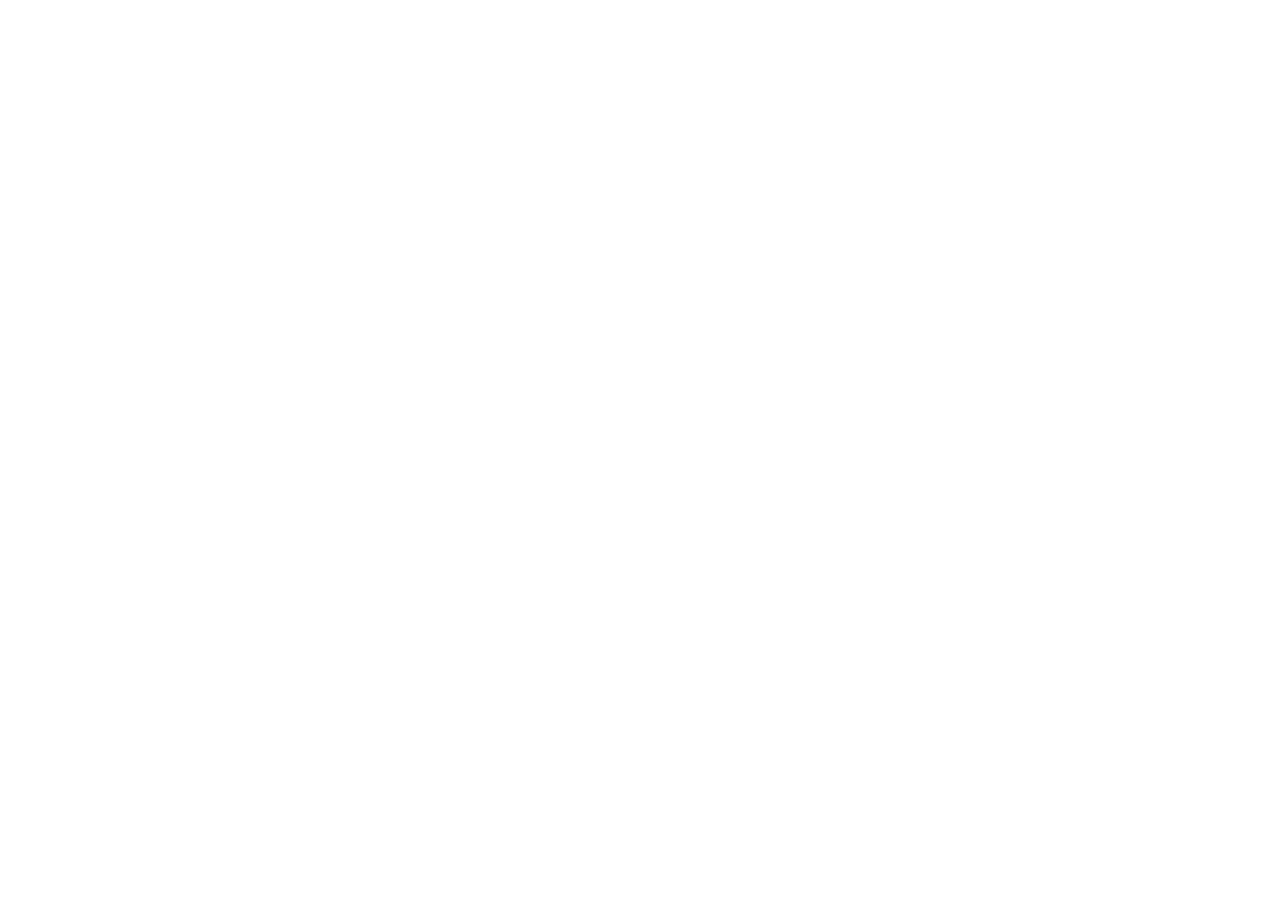
==== index.html @ 020b6282 "init project" ====
<!DOCTYPE html>
<html lang="en">

<head>
    <meta charset="UTF-8">
    <meta http-equiv="X-UA-Compatible" content="IE=edge">
    <meta name="viewport" content="width=device-width, initial-scale=1.0">
    <title>Document</title>
</head>

<body>

</body>

</html>
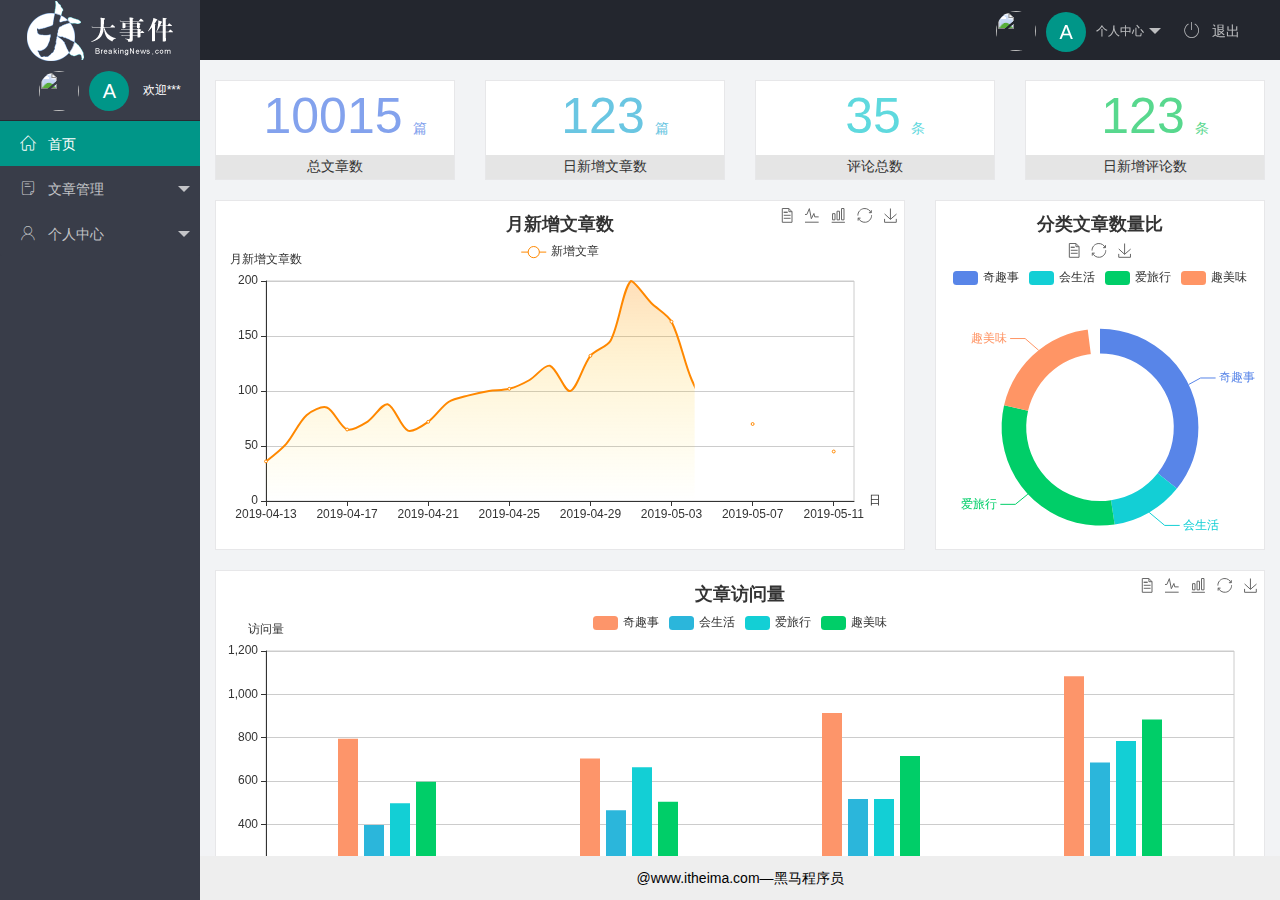
==== commit cfc0df6f: "完成主页功能的开发" ====
--- a/index.html
+++ b/index.html
@@ -6,9 +6,111 @@
     <meta http-equiv="X-UA-Compatible" content="IE=edge">
     <meta name="viewport" content="width=device-width, initial-scale=1.0">
     <title>Document</title>
+    <!-- 导入layui.css样式 -->
+    <link rel="stylesheet" href="/assets/lib/layui/css/layui.css">
+    <!-- 导入自己的index.css样式 -->
+    <link rel="stylesheet" href="/assets/css/index.css">
+    <!-- 引入图标样式表 -->
+    <link rel="stylesheet" href="/assets/fonts/iconfont.css">
 </head>
 
 <body>
+    <div class="layui-layout layui-layout-admin">
+        <div class="layui-header">
+            <div class="layui-logo layui-hide-xs layui-bg-black"><img src="/assets/images/logo.png" alt=""></div>
+            <!-- 头部区域（可配合layui 已有的水平导航） -->
+
+            <ul class="layui-nav layui-layout-right">
+                <li class="layui-nav-item layui-hide layui-show-md-inline-block">
+                    <a href="javascript:;" class="userinfo">
+                        <img src="//tva1.sinaimg.cn/crop.0.0.118.118.180/5db11ff4gw1e77d3nqrv8j203b03cweg.jpg" class="layui-nav-img"><span class="text-avater">A</span>个人中心 </a>
+                    <dl class="layui-nav-child">
+                        <dd>
+                            <a href="">基本资料</a>
+                        </dd>
+                        <dd>
+                            <a href="">更换头像</a>
+                        </dd>
+                        <dd>
+                            <a href="">重置密码</a>
+                        </dd>
+                    </dl>
+                </li>
+                <li class="layui-nav-item" lay-header-event="menuRight" lay-unselect>
+                    <a href="javascript:;" id="btn-logout">
+
+                        <span class="iconfont icon-tuichu"></span> 退出
+                    </a>
+                </li>
+            </ul>
+        </div>
+
+        <div class="layui-side layui-bg-black">
+            <div class="layui-side-scroll">
+
+                <div class="userinfo">
+                    <img src="//tva1.sinaimg.cn/crop.0.0.118.118.180/5db11ff4gw1e77d3nqrv8j203b03cweg.jpg" class="layui-nav-img"><span class="text-avater">A</span> <span id="welcome">欢迎***</span></div>
+                <!-- 左侧导航区域（可配合layui已有的垂直导航） -->
+                <ul class="layui-nav layui-nav-tree" lay-shrink="all">
+                    <li class=" layui-nav-item  layui-this">
+                        <a href="/home/dashboard.html" target="fm">
+                            <span class="iconfont icon-home"></span> 首页
+                        </a>
+                    </li>
+                    <li class="layui-nav-item ">
+                        <a class=" " href="javascript:; "> <span class="iconfont icon-16"></span> 文章管理</a>
+                        <dl class="layui-nav-child ">
+                            <dd>
+                                <a href="javascript:; ">
+                                    <i class="layui-icon layui-icon-app"></i>文章类别</a>
+                            </dd>
+                            <dd>
+                                <a href="javascript:; "><i class="layui-icon layui-icon-app"></i>文章列表</a>
+                            </dd>
+                            <dd><a href="javascript:; "><i class="layui-icon layui-icon-app"></i>发表文章</a></dd>
+
+                        </dl>
+                    </li>
+                    <li class="layui-nav-item ">
+                        <a href="javascript:; ">
+                            <span class="iconfont icon-user"></span> 个人中心</a>
+                        <dl class="layui-nav-child ">
+                            <dd>
+                                <a href="javascript:; "><i class="layui-icon layui-icon-app"></i>基本资料</a>
+                            </dd>
+                            <dd>
+                                <a href="javascript:; "><i class="layui-icon layui-icon-app"></i>更换头像</a>
+                            </dd>
+                            <dd>
+                                <a href="javascript:; "><i class="layui-icon layui-icon-app"></i>重置密码</a>
+                            </dd>
+                        </dl>
+                    </li>
+
+
+                </ul>
+            </div>
+        </div>
+
+        <div class="layui-body ">
+            <!-- 内容主体区域 -->
+            <iframe name="fm" src="/home/dashboard.html" frameborder="0"></iframe>
+        </div>
+
+        <div class="layui-footer ">
+            <!-- 底部固定区域 -->
+            @www.itheima.com—黑马程序员
+        </div>
+    </div>
+
+    <!-- 导入layui的js文件 -->
+    <script src="/assets/lib/layui/layui.all.js "></script>
+    <!-- 导入jquery -->
+    <script src="/assets/lib/jquery.js"></script>
+    <!-- 导入自己封装baseapi  -->
+    <script src="/assets/js/baseAPI.js"></script>
+    <!-- 导入index.js -->
+    <script src="/assets/js/index.js"></script>
 
 </body>
 
--- a/assets/lib/layui/css/layui.css
+++ b/assets/lib/layui/css/layui.css
@@ -0,0 +1,2 @@
+/** layui-v2.5.5 MIT License By https://www.layui.com */
+ .layui-inline,img{display:inline-block;vertical-align:middle}h1,h2,h3,h4,h5,h6{font-weight:400}.layui-edge,.layui-header,.layui-inline,.layui-main{position:relative}.layui-body,.layui-edge,.layui-elip{overflow:hidden}.layui-btn,.layui-edge,.layui-inline,img{vertical-align:middle}.layui-btn,.layui-disabled,.layui-icon,.layui-unselect{-moz-user-select:none;-webkit-user-select:none;-ms-user-select:none}.layui-elip,.layui-form-checkbox span,.layui-form-pane .layui-form-label{text-overflow:ellipsis;white-space:nowrap}.layui-breadcrumb,.layui-tree-btnGroup{visibility:hidden}blockquote,body,button,dd,div,dl,dt,form,h1,h2,h3,h4,h5,h6,input,li,ol,p,pre,td,textarea,th,ul{margin:0;padding:0;-webkit-tap-highlight-color:rgba(0,0,0,0)}a:active,a:hover{outline:0}img{border:none}li{list-style:none}table{border-collapse:collapse;border-spacing:0}h4,h5,h6{font-size:100%}button,input,optgroup,option,select,textarea{font-family:inherit;font-size:inherit;font-style:inherit;font-weight:inherit;outline:0}pre{white-space:pre-wrap;white-space:-moz-pre-wrap;white-space:-pre-wrap;white-space:-o-pre-wrap;word-wrap:break-word}body{line-height:24px;font:14px Helvetica Neue,Helvetica,PingFang SC,Tahoma,Arial,sans-serif}hr{height:1px;margin:10px 0;border:0;clear:both}a{color:#333;text-decoration:none}a:hover{color:#777}a cite{font-style:normal;*cursor:pointer}.layui-border-box,.layui-border-box *{box-sizing:border-box}.layui-box,.layui-box *{box-sizing:content-box}.layui-clear{clear:both;*zoom:1}.layui-clear:after{content:'\20';clear:both;*zoom:1;display:block;height:0}.layui-inline{*display:inline;*zoom:1}.layui-edge{display:inline-block;width:0;height:0;border-width:6px;border-style:dashed;border-color:transparent}.layui-edge-top{top:-4px;border-bottom-color:#999;border-bottom-style:solid}.layui-edge-right{border-left-color:#999;border-left-style:solid}.layui-edge-bottom{top:2px;border-top-color:#999;border-top-style:solid}.layui-edge-left{border-right-color:#999;border-right-style:solid}.layui-disabled,.layui-disabled:hover{color:#d2d2d2!important;cursor:not-allowed!important}.layui-circle{border-radius:100%}.layui-show{display:block!important}.layui-hide{display:none!important}@font-face{font-family:layui-icon;src:url(../font/iconfont.eot?v=250);src:url(../font/iconfont.eot?v=250#iefix) format('embedded-opentype'),url(../font/iconfont.woff2?v=250) format('woff2'),url(../font/iconfont.woff?v=250) format('woff'),url(../font/iconfont.ttf?v=250) format('truetype'),url(../font/iconfont.svg?v=250#layui-icon) format('svg')}.layui-icon{font-family:layui-icon!important;font-size:16px;font-style:normal;-webkit-font-smoothing:antialiased;-moz-osx-font-smoothing:grayscale}.layui-icon-reply-fill:before{content:"\e611"}.layui-icon-set-fill:before{content:"\e614"}.layui-icon-menu-fill:before{content:"\e60f"}.layui-icon-search:before{content:"\e615"}.layui-icon-share:before{content:"\e641"}.layui-icon-set-sm:before{content:"\e620"}.layui-icon-engine:before{content:"\e628"}.layui-icon-close:before{content:"\1006"}.layui-icon-close-fill:before{content:"\1007"}.layui-icon-chart-screen:before{content:"\e629"}.layui-icon-star:before{content:"\e600"}.layui-icon-circle-dot:before{content:"\e617"}.layui-icon-chat:before{content:"\e606"}.layui-icon-release:before{content:"\e609"}.layui-icon-list:before{content:"\e60a"}.layui-icon-chart:before{content:"\e62c"}.layui-icon-ok-circle:before{content:"\1005"}.layui-icon-layim-theme:before{content:"\e61b"}.layui-icon-table:before{content:"\e62d"}.layui-icon-right:before{content:"\e602"}.layui-icon-left:before{content:"\e603"}.layui-icon-cart-simple:before{content:"\e698"}.layui-icon-face-cry:before{content:"\e69c"}.layui-icon-face-smile:before{content:"\e6af"}.layui-icon-survey:before{content:"\e6b2"}.layui-icon-tree:before{content:"\e62e"}.layui-icon-upload-circle:before{content:"\e62f"}.layui-icon-add-circle:before{content:"\e61f"}.layui-icon-download-circle:before{content:"\e601"}.layui-icon-templeate-1:before{content:"\e630"}.layui-icon-util:before{content:"\e631"}.layui-icon-face-surprised:before{content:"\e664"}.layui-icon-edit:before{content:"\e642"}.layui-icon-speaker:before{content:"\e645"}.layui-icon-down:before{content:"\e61a"}.layui-icon-file:before{content:"\e621"}.layui-icon-layouts:before{content:"\e632"}.layui-icon-rate-half:before{content:"\e6c9"}.layui-icon-add-circle-fine:before{content:"\e608"}.layui-icon-prev-circle:before{content:"\e633"}.layui-icon-read:before{content:"\e705"}.layui-icon-404:before{content:"\e61c"}.layui-icon-carousel:before{content:"\e634"}.layui-icon-help:before{content:"\e607"}.layui-icon-code-circle:before{content:"\e635"}.layui-icon-water:before{content:"\e636"}.layui-icon-username:before{content:"\e66f"}.layui-icon-find-fill:before{content:"\e670"}.layui-icon-about:before{content:"\e60b"}.layui-icon-location:before{content:"\e715"}.layui-icon-up:before{content:"\e619"}.layui-icon-pause:before{content:"\e651"}.layui-icon-date:before{content:"\e637"}.layui-icon-layim-uploadfile:before{content:"\e61d"}.layui-icon-delete:before{content:"\e640"}.layui-icon-play:before{content:"\e652"}.layui-icon-top:before{content:"\e604"}.layui-icon-friends:before{content:"\e612"}.layui-icon-refresh-3:before{content:"\e9aa"}.layui-icon-ok:before{content:"\e605"}.layui-icon-layer:before{content:"\e638"}.layui-icon-face-smile-fine:before{content:"\e60c"}.layui-icon-dollar:before{content:"\e659"}.layui-icon-group:before{content:"\e613"}.layui-icon-layim-download:before{content:"\e61e"}.layui-icon-picture-fine:before{content:"\e60d"}.layui-icon-link:before{content:"\e64c"}.layui-icon-diamond:before{content:"\e735"}.layui-icon-log:before{content:"\e60e"}.layui-icon-rate-solid:before{content:"\e67a"}.layui-icon-fonts-del:before{content:"\e64f"}.layui-icon-unlink:before{content:"\e64d"}.layui-icon-fonts-clear:before{content:"\e639"}.layui-icon-triangle-r:before{content:"\e623"}.layui-icon-circle:before{content:"\e63f"}.layui-icon-radio:before{content:"\e643"}.layui-icon-align-center:before{content:"\e647"}.layui-icon-align-right:before{content:"\e648"}.layui-icon-align-left:before{content:"\e649"}.layui-icon-loading-1:before{content:"\e63e"}.layui-icon-return:before{content:"\e65c"}.layui-icon-fonts-strong:before{content:"\e62b"}.layui-icon-upload:before{content:"\e67c"}.layui-icon-dialogue:before{content:"\e63a"}.layui-icon-video:before{content:"\e6ed"}.layui-icon-headset:before{content:"\e6fc"}.layui-icon-cellphone-fine:before{content:"\e63b"}.layui-icon-add-1:before{content:"\e654"}.layui-icon-face-smile-b:before{content:"\e650"}.layui-icon-fonts-html:before{content:"\e64b"}.layui-icon-form:before{content:"\e63c"}.layui-icon-cart:before{content:"\e657"}.layui-icon-camera-fill:before{content:"\e65d"}.layui-icon-tabs:before{content:"\e62a"}.layui-icon-fonts-code:before{content:"\e64e"}.layui-icon-fire:before{content:"\e756"}.layui-icon-set:before{content:"\e716"}.layui-icon-fonts-u:before{content:"\e646"}.layui-icon-triangle-d:before{content:"\e625"}.layui-icon-tips:before{content:"\e702"}.layui-icon-picture:before{content:"\e64a"}.layui-icon-more-vertical:before{content:"\e671"}.layui-icon-flag:before{content:"\e66c"}.layui-icon-loading:before{content:"\e63d"}.layui-icon-fonts-i:before{content:"\e644"}.layui-icon-refresh-1:before{content:"\e666"}.layui-icon-rmb:before{content:"\e65e"}.layui-icon-home:before{content:"\e68e"}.layui-icon-user:before{content:"\e770"}.layui-icon-notice:before{content:"\e667"}.layui-icon-login-weibo:before{content:"\e675"}.layui-icon-voice:before{content:"\e688"}.layui-icon-upload-drag:before{content:"\e681"}.layui-icon-login-qq:before{content:"\e676"}.layui-icon-snowflake:before{content:"\e6b1"}.layui-icon-file-b:before{content:"\e655"}.layui-icon-template:before{content:"\e663"}.layui-icon-auz:before{content:"\e672"}.layui-icon-console:before{content:"\e665"}.layui-icon-app:before{content:"\e653"}.layui-icon-prev:before{content:"\e65a"}.layui-icon-website:before{content:"\e7ae"}.layui-icon-next:before{content:"\e65b"}.layui-icon-component:before{content:"\e857"}.layui-icon-more:before{content:"\e65f"}.layui-icon-login-wechat:before{content:"\e677"}.layui-icon-shrink-right:before{content:"\e668"}.layui-icon-spread-left:before{content:"\e66b"}.layui-icon-camera:before{content:"\e660"}.layui-icon-note:before{content:"\e66e"}.layui-icon-refresh:before{content:"\e669"}.layui-icon-female:before{content:"\e661"}.layui-icon-male:before{content:"\e662"}.layui-icon-password:before{content:"\e673"}.layui-icon-senior:before{content:"\e674"}.layui-icon-theme:before{content:"\e66a"}.layui-icon-tread:before{content:"\e6c5"}.layui-icon-praise:before{content:"\e6c6"}.layui-icon-star-fill:before{content:"\e658"}.layui-icon-rate:before{content:"\e67b"}.layui-icon-template-1:before{content:"\e656"}.layui-icon-vercode:before{content:"\e679"}.layui-icon-cellphone:before{content:"\e678"}.layui-icon-screen-full:before{content:"\e622"}.layui-icon-screen-restore:before{content:"\e758"}.layui-icon-cols:before{content:"\e610"}.layui-icon-export:before{content:"\e67d"}.layui-icon-print:before{content:"\e66d"}.layui-icon-slider:before{content:"\e714"}.layui-icon-addition:before{content:"\e624"}.layui-icon-subtraction:before{content:"\e67e"}.layui-icon-service:before{content:"\e626"}.layui-icon-transfer:before{content:"\e691"}.layui-main{width:1140px;margin:0 auto}.layui-header{z-index:1000;height:60px}.layui-header a:hover{transition:all .5s;-webkit-transition:all .5s}.layui-side{position:fixed;left:0;top:0;bottom:0;z-index:999;width:200px;overflow-x:hidden}.layui-side-scroll{position:relative;width:220px;height:100%;overflow-x:hidden}.layui-body{position:absolute;left:200px;right:0;top:0;bottom:0;z-index:998;width:auto;overflow-y:auto;box-sizing:border-box}.layui-layout-body{overflow:hidden}.layui-layout-admin .layui-header{background-color:#23262E}.layui-layout-admin .layui-side{top:60px;width:200px;overflow-x:hidden}.layui-layout-admin .layui-body{position:fixed;top:60px;bottom:44px}.layui-layout-admin .layui-main{width:auto;margin:0 15px}.layui-layout-admin .layui-footer{position:fixed;left:200px;right:0;bottom:0;height:44px;line-height:44px;padding:0 15px;background-color:#eee}.layui-layout-admin .layui-logo{position:absolute;left:0;top:0;width:200px;height:100%;line-height:60px;text-align:center;color:#009688;font-size:16px}.layui-layout-admin .layui-header .layui-nav{background:0 0}.layui-layout-left{position:absolute!important;left:200px;top:0}.layui-layout-right{position:absolute!important;right:0;top:0}.layui-container{position:relative;margin:0 auto;padding:0 15px;box-sizing:border-box}.layui-fluid{position:relative;margin:0 auto;padding:0 15px}.layui-row:after,.layui-row:before{content:'';display:block;clear:both}.layui-col-lg1,.layui-col-lg10,.layui-col-lg11,.layui-col-lg12,.layui-col-lg2,.layui-col-lg3,.layui-col-lg4,.layui-col-lg5,.layui-col-lg6,.layui-col-lg7,.layui-col-lg8,.layui-col-lg9,.layui-col-md1,.layui-col-md10,.layui-col-md11,.layui-col-md12,.layui-col-md2,.layui-col-md3,.layui-col-md4,.layui-col-md5,.layui-col-md6,.layui-col-md7,.layui-col-md8,.layui-col-md9,.layui-col-sm1,.layui-col-sm10,.layui-col-sm11,.layui-col-sm12,.layui-col-sm2,.layui-col-sm3,.layui-col-sm4,.layui-col-sm5,.layui-col-sm6,.layui-col-sm7,.layui-col-sm8,.layui-col-sm9,.layui-col-xs1,.layui-col-xs10,.layui-col-xs11,.layui-col-xs12,.layui-col-xs2,.layui-col-xs3,.layui-col-xs4,.layui-col-xs5,.layui-col-xs6,.layui-col-xs7,.layui-col-xs8,.layui-col-xs9{position:relative;display:block;box-sizing:border-box}.layui-col-xs1,.layui-col-xs10,.layui-col-xs11,.layui-col-xs12,.layui-col-xs2,.layui-col-xs3,.layui-col-xs4,.layui-col-xs5,.layui-col-xs6,.layui-col-xs7,.layui-col-xs8,.layui-col-xs9{float:left}.layui-col-xs1{width:8.33333333%}.layui-col-xs2{width:16.66666667%}.layui-col-xs3{width:25%}.layui-col-xs4{width:33.33333333%}.layui-col-xs5{width:41.66666667%}.layui-col-xs6{width:50%}.layui-col-xs7{width:58.33333333%}.layui-col-xs8{width:66.66666667%}.layui-col-xs9{width:75%}.layui-col-xs10{width:83.33333333%}.layui-col-xs11{width:91.66666667%}.layui-col-xs12{width:100%}.layui-col-xs-offset1{margin-left:8.33333333%}.layui-col-xs-offset2{margin-left:16.66666667%}.layui-col-xs-offset3{margin-left:25%}.layui-col-xs-offset4{margin-left:33.33333333%}.layui-col-xs-offset5{margin-left:41.66666667%}.layui-col-xs-offset6{margin-left:50%}.layui-col-xs-offset7{margin-left:58.33333333%}.layui-col-xs-offset8{margin-left:66.66666667%}.layui-col-xs-offset9{margin-left:75%}.layui-col-xs-offset10{margin-left:83.33333333%}.layui-col-xs-offset11{margin-left:91.66666667%}.layui-col-xs-offset12{margin-left:100%}@media screen and (max-width:768px){.layui-hide-xs{display:none!important}.layui-show-xs-block{display:block!important}.layui-show-xs-inline{display:inline!important}.layui-show-xs-inline-block{display:inline-block!important}}@media screen and (min-width:768px){.layui-container{width:750px}.layui-hide-sm{display:none!important}.layui-show-sm-block{display:block!important}.layui-show-sm-inline{display:inline!important}.layui-show-sm-inline-block{display:inline-block!important}.layui-col-sm1,.layui-col-sm10,.layui-col-sm11,.layui-col-sm12,.layui-col-sm2,.layui-col-sm3,.layui-col-sm4,.layui-col-sm5,.layui-col-sm6,.layui-col-sm7,.layui-col-sm8,.layui-col-sm9{float:left}.layui-col-sm1{width:8.33333333%}.layui-col-sm2{width:16.66666667%}.layui-col-sm3{width:25%}.layui-col-sm4{width:33.33333333%}.layui-col-sm5{width:41.66666667%}.layui-col-sm6{width:50%}.layui-col-sm7{width:58.33333333%}.layui-col-sm8{width:66.66666667%}.layui-col-sm9{width:75%}.layui-col-sm10{width:83.33333333%}.layui-col-sm11{width:91.66666667%}.layui-col-sm12{width:100%}.layui-col-sm-offset1{margin-left:8.33333333%}.layui-col-sm-offset2{margin-left:16.66666667%}.layui-col-sm-offset3{margin-left:25%}.layui-col-sm-offset4{margin-left:33.33333333%}.layui-col-sm-offset5{margin-left:41.66666667%}.layui-col-sm-offset6{margin-left:50%}.layui-col-sm-offset7{margin-left:58.33333333%}.layui-col-sm-offset8{margin-left:66.66666667%}.layui-col-sm-offset9{margin-left:75%}.layui-col-sm-offset10{margin-left:83.33333333%}.layui-col-sm-offset11{margin-left:91.66666667%}.layui-col-sm-offset12{margin-left:100%}}@media screen and (min-width:992px){.layui-container{width:970px}.layui-hide-md{display:none!important}.layui-show-md-block{display:block!important}.layui-show-md-inline{display:inline!important}.layui-show-md-inline-block{display:inline-block!important}.layui-col-md1,.layui-col-md10,.layui-col-md11,.layui-col-md12,.layui-col-md2,.layui-col-md3,.layui-col-md4,.layui-col-md5,.layui-col-md6,.layui-col-md7,.layui-col-md8,.layui-col-md9{float:left}.layui-col-md1{width:8.33333333%}.layui-col-md2{width:16.66666667%}.layui-col-md3{width:25%}.layui-col-md4{width:33.33333333%}.layui-col-md5{width:41.66666667%}.layui-col-md6{width:50%}.layui-col-md7{width:58.33333333%}.layui-col-md8{width:66.66666667%}.layui-col-md9{width:75%}.layui-col-md10{width:83.33333333%}.layui-col-md11{width:91.66666667%}.layui-col-md12{width:100%}.layui-col-md-offset1{margin-left:8.33333333%}.layui-col-md-offset2{margin-left:16.66666667%}.layui-col-md-offset3{margin-left:25%}.layui-col-md-offset4{margin-left:33.33333333%}.layui-col-md-offset5{margin-left:41.66666667%}.layui-col-md-offset6{margin-left:50%}.layui-col-md-offset7{margin-left:58.33333333%}.layui-col-md-offset8{margin-left:66.66666667%}.layui-col-md-offset9{margin-left:75%}.layui-col-md-offset10{margin-left:83.33333333%}.layui-col-md-offset11{margin-left:91.66666667%}.layui-col-md-offset12{margin-left:100%}}@media screen and (min-width:1200px){.layui-container{width:1170px}.layui-hide-lg{display:none!important}.layui-show-lg-block{display:block!important}.layui-show-lg-inline{display:inline!important}.layui-show-lg-inline-block{display:inline-block!important}.layui-col-lg1,.layui-col-lg10,.layui-col-lg11,.layui-col-lg12,.layui-col-lg2,.layui-col-lg3,.layui-col-lg4,.layui-col-lg5,.layui-col-lg6,.layui-col-lg7,.layui-col-lg8,.layui-col-lg9{float:left}.layui-col-lg1{width:8.33333333%}.layui-col-lg2{width:16.66666667%}.layui-col-lg3{width:25%}.layui-col-lg4{width:33.33333333%}.layui-col-lg5{width:41.66666667%}.layui-col-lg6{width:50%}.layui-col-lg7{width:58.33333333%}.layui-col-lg8{width:66.66666667%}.layui-col-lg9{width:75%}.layui-col-lg10{width:83.33333333%}.layui-col-lg11{width:91.66666667%}.layui-col-lg12{width:100%}.layui-col-lg-offset1{margin-left:8.33333333%}.layui-col-lg-offset2{margin-left:16.66666667%}.layui-col-lg-offset3{margin-left:25%}.layui-col-lg-offset4{margin-left:33.33333333%}.layui-col-lg-offset5{margin-left:41.66666667%}.layui-col-lg-offset6{margin-left:50%}.layui-col-lg-offset7{margin-left:58.33333333%}.layui-col-lg-offset8{margin-left:66.66666667%}.layui-col-lg-offset9{margin-left:75%}.layui-col-lg-offset10{margin-left:83.33333333%}.layui-col-lg-offset11{margin-left:91.66666667%}.layui-col-lg-offset12{margin-left:100%}}.layui-col-space1{margin:-.5px}.layui-col-space1>*{padding:.5px}.layui-col-space3{margin:-1.5px}.layui-col-space3>*{padding:1.5px}.layui-col-space5{margin:-2.5px}.layui-col-space5>*{padding:2.5px}.layui-col-space8{margin:-3.5px}.layui-col-space8>*{padding:3.5px}.layui-col-space10{margin:-5px}.layui-col-space10>*{padding:5px}.layui-col-space12{margin:-6px}.layui-col-space12>*{padding:6px}.layui-col-space15{margin:-7.5px}.layui-col-space15>*{padding:7.5px}.layui-col-space18{margin:-9px}.layui-col-space18>*{padding:9px}.layui-col-space20{margin:-10px}.layui-col-space20>*{padding:10px}.layui-col-space22{margin:-11px}.layui-col-space22>*{padding:11px}.layui-col-space25{margin:-12.5px}.layui-col-space25>*{padding:12.5px}.layui-col-space30{margin:-15px}.layui-col-space30>*{padding:15px}.layui-btn,.layui-input,.layui-select,.layui-textarea,.layui-upload-button{outline:0;-webkit-appearance:none;transition:all .3s;-webkit-transition:all .3s;box-sizing:border-box}.layui-elem-quote{margin-bottom:10px;padding:15px;line-height:22px;border-left:5px solid #009688;border-radius:0 2px 2px 0;background-color:#f2f2f2}.layui-quote-nm{border-style:solid;border-width:1px 1px 1px 5px;background:0 0}.layui-elem-field{margin-bottom:10px;padding:0;border-width:1px;border-style:solid}.layui-elem-field legend{margin-left:20px;padding:0 10px;font-size:20px;font-weight:300}.layui-field-title{margin:10px 0 20px;border-width:1px 0 0}.layui-field-box{padding:10px 15px}.layui-field-title .layui-field-box{padding:10px 0}.layui-progress{position:relative;height:6px;border-radius:20px;background-color:#e2e2e2}.layui-progress-bar{position:absolute;left:0;top:0;width:0;max-width:100%;height:6px;border-radius:20px;text-align:right;background-color:#5FB878;transition:all .3s;-webkit-transition:all .3s}.layui-progress-big,.layui-progress-big .layui-progress-bar{height:18px;line-height:18px}.layui-progress-text{position:relative;top:-20px;line-height:18px;font-size:12px;color:#666}.layui-progress-big .layui-progress-text{position:static;padding:0 10px;color:#fff}.layui-collapse{border-width:1px;border-style:solid;border-radius:2px}.layui-colla-content,.layui-colla-item{border-top-width:1px;border-top-style:solid}.layui-colla-item:first-child{border-top:none}.layui-colla-title{position:relative;height:42px;line-height:42px;padding:0 15px 0 35px;color:#333;background-color:#f2f2f2;cursor:pointer;font-size:14px;overflow:hidden}.layui-colla-content{display:none;padding:10px 15px;line-height:22px;color:#666}.layui-colla-icon{position:absolute;left:15px;top:0;font-size:14px}.layui-card{margin-bottom:15px;border-radius:2px;background-color:#fff;box-shadow:0 1px 2px 0 rgba(0,0,0,.05)}.layui-card:last-child{margin-bottom:0}.layui-card-header{position:relative;height:42px;line-height:42px;padding:0 15px;border-bottom:1px solid #f6f6f6;color:#333;border-radius:2px 2px 0 0;font-size:14px}.layui-bg-black,.layui-bg-blue,.layui-bg-cyan,.layui-bg-green,.layui-bg-orange,.layui-bg-red{color:#fff!important}.layui-card-body{position:relative;padding:10px 15px;line-height:24px}.layui-card-body[pad15]{padding:15px}.layui-card-body[pad20]{padding:20px}.layui-card-body .layui-table{margin:5px 0}.layui-card .layui-tab{margin:0}.layui-panel-window{position:relative;padding:15px;border-radius:0;border-top:5px solid #E6E6E6;background-color:#fff}.layui-auxiliar-moving{position:fixed;left:0;right:0;top:0;bottom:0;width:100%;height:100%;background:0 0;z-index:9999999999}.layui-form-label,.layui-form-mid,.layui-form-select,.layui-input-block,.layui-input-inline,.layui-textarea{position:relative}.layui-bg-red{background-color:#FF5722!important}.layui-bg-orange{background-color:#FFB800!important}.layui-bg-green{background-color:#009688!important}.layui-bg-cyan{background-color:#2F4056!important}.layui-bg-blue{background-color:#1E9FFF!important}.layui-bg-black{background-color:#393D49!important}.layui-bg-gray{background-color:#eee!important;color:#666!important}.layui-badge-rim,.layui-colla-content,.layui-colla-item,.layui-collapse,.layui-elem-field,.layui-form-pane .layui-form-item[pane],.layui-form-pane .layui-form-label,.layui-input,.layui-layedit,.layui-layedit-tool,.layui-quote-nm,.layui-select,.layui-tab-bar,.layui-tab-card,.layui-tab-title,.layui-tab-title .layui-this:after,.layui-textarea{border-color:#e6e6e6}.layui-timeline-item:before,hr{background-color:#e6e6e6}.layui-text{line-height:22px;font-size:14px;color:#666}.layui-text h1,.layui-text h2,.layui-text h3{font-weight:500;color:#333}.layui-text h1{font-size:30px}.layui-text h2{font-size:24px}.layui-text h3{font-size:18px}.layui-text a:not(.layui-btn){color:#01AAED}.layui-text a:not(.layui-btn):hover{text-decoration:underline}.layui-text ul{padding:5px 0 5px 15px}.layui-text ul li{margin-top:5px;list-style-type:disc}.layui-text em,.layui-word-aux{color:#999!important;padding:0 5px!important}.layui-btn{display:inline-block;height:38px;line-height:38px;padding:0 18px;background-color:#009688;color:#fff;white-space:nowrap;text-align:center;font-size:14px;border:none;border-radius:2px;cursor:pointer}.layui-btn:hover{opacity:.8;filter:alpha(opacity=80);color:#fff}.layui-btn:active{opacity:1;filter:alpha(opacity=100)}.layui-btn+.layui-btn{margin-left:10px}.layui-btn-container{font-size:0}.layui-btn-container .layui-btn{margin-right:10px;margin-bottom:10px}.layui-btn-container .layui-btn+.layui-btn{margin-left:0}.layui-table .layui-btn-container .layui-btn{margin-bottom:9px}.layui-btn-radius{border-radius:100px}.layui-btn .layui-icon{margin-right:3px;font-size:18px;vertical-align:bottom;vertical-align:middle\9}.layui-btn-primary{border:1px solid #C9C9C9;background-color:#fff;color:#555}.layui-btn-primary:hover{border-color:#009688;color:#333}.layui-btn-normal{background-color:#1E9FFF}.layui-btn-warm{background-color:#FFB800}.layui-btn-danger{background-color:#FF5722}.layui-btn-checked{background-color:#5FB878}.layui-btn-disabled,.layui-btn-disabled:active,.layui-btn-disabled:hover{border:1px solid #e6e6e6;background-color:#FBFBFB;color:#C9C9C9;cursor:not-allowed;opacity:1}.layui-btn-lg{height:44px;line-height:44px;padding:0 25px;font-size:16px}.layui-btn-sm{height:30px;line-height:30px;padding:0 10px;font-size:12px}.layui-btn-sm i{font-size:16px!important}.layui-btn-xs{height:22px;line-height:22px;padding:0 5px;font-size:12px}.layui-btn-xs i{font-size:14px!important}.layui-btn-group{display:inline-block;vertical-align:middle;font-size:0}.layui-btn-group .layui-btn{margin-left:0!important;margin-right:0!important;border-left:1px solid rgba(255,255,255,.5);border-radius:0}.layui-btn-group .layui-btn-primary{border-left:none}.layui-btn-group .layui-btn-primary:hover{border-color:#C9C9C9;color:#009688}.layui-btn-group .layui-btn:first-child{border-left:none;border-radius:2px 0 0 2px}.layui-btn-group .layui-btn-primary:first-child{border-left:1px solid #c9c9c9}.layui-btn-group .layui-btn:last-child{border-radius:0 2px 2px 0}.layui-btn-group .layui-btn+.layui-btn{margin-left:0}.layui-btn-group+.layui-btn-group{margin-left:10px}.layui-btn-fluid{width:100%}.layui-input,.layui-select,.layui-textarea{height:38px;line-height:1.3;line-height:38px\9;border-width:1px;border-style:solid;background-color:#fff;border-radius:2px}.layui-input::-webkit-input-placeholder,.layui-select::-webkit-input-placeholder,.layui-textarea::-webkit-input-placeholder{line-height:1.3}.layui-input,.layui-textarea{display:block;width:100%;padding-left:10px}.layui-input:hover,.layui-textarea:hover{border-color:#D2D2D2!important}.layui-input:focus,.layui-textarea:focus{border-color:#C9C9C9!important}.layui-textarea{min-height:100px;height:auto;line-height:20px;padding:6px 10px;resize:vertical}.layui-select{padding:0 10px}.layui-form input[type=checkbox],.layui-form input[type=radio],.layui-form select{display:none}.layui-form [lay-ignore]{display:initial}.layui-form-item{margin-bottom:15px;clear:both;*zoom:1}.layui-form-item:after{content:'\20';clear:both;*zoom:1;display:block;height:0}.layui-form-label{float:left;display:block;padding:9px 15px;width:80px;font-weight:400;line-height:20px;text-align:right}.layui-form-label-col{display:block;float:none;padding:9px 0;line-height:20px;text-align:left}.layui-form-item .layui-inline{margin-bottom:5px;margin-right:10px}.layui-input-block{margin-left:110px;min-height:36px}.layui-input-inline{display:inline-block;vertical-align:middle}.layui-form-item .layui-input-inline{float:left;width:190px;margin-right:10px}.layui-form-text .layui-input-inline{width:auto}.layui-form-mid{float:left;display:block;padding:9px 0!important;line-height:20px;margin-right:10px}.layui-form-danger+.layui-form-select .layui-input,.layui-form-danger:focus{border-color:#FF5722!important}.layui-form-select .layui-input{padding-right:30px;cursor:pointer}.layui-form-select .layui-edge{position:absolute;right:10px;top:50%;margin-top:-3px;cursor:pointer;border-width:6px;border-top-color:#c2c2c2;border-top-style:solid;transition:all .3s;-webkit-transition:all .3s}.layui-form-select dl{display:none;position:absolute;left:0;top:42px;padding:5px 0;z-index:899;min-width:100%;border:1px solid #d2d2d2;max-height:300px;overflow-y:auto;background-color:#fff;border-radius:2px;box-shadow:0 2px 4px rgba(0,0,0,.12);box-sizing:border-box}.layui-form-select dl dd,.layui-form-select dl dt{padding:0 10px;line-height:36px;white-space:nowrap;overflow:hidden;text-overflow:ellipsis}.layui-form-select dl dt{font-size:12px;color:#999}.layui-form-select dl dd{cursor:pointer}.layui-form-select dl dd:hover{background-color:#f2f2f2;-webkit-transition:.5s all;transition:.5s all}.layui-form-select .layui-select-group dd{padding-left:20px}.layui-form-select dl dd.layui-select-tips{padding-left:10px!important;color:#999}.layui-form-select dl dd.layui-this{background-color:#5FB878;color:#fff}.layui-form-checkbox,.layui-form-select dl dd.layui-disabled{background-color:#fff}.layui-form-selected dl{display:block}.layui-form-checkbox,.layui-form-checkbox *,.layui-form-switch{display:inline-block;vertical-align:middle}.layui-form-selected .layui-edge{margin-top:-9px;-webkit-transform:rotate(180deg);transform:rotate(180deg);margin-top:-3px\9}:root .layui-form-selected .layui-edge{margin-top:-9px\0/IE9}.layui-form-selectup dl{top:auto;bottom:42px}.layui-select-none{margin:5px 0;text-align:center;color:#999}.layui-select-disabled .layui-disabled{border-color:#eee!important}.layui-select-disabled .layui-edge{border-top-color:#d2d2d2}.layui-form-checkbox{position:relative;height:30px;line-height:30px;margin-right:10px;padding-right:30px;cursor:pointer;font-size:0;-webkit-transition:.1s linear;transition:.1s linear;box-sizing:border-box}.layui-form-checkbox span{padding:0 10px;height:100%;font-size:14px;border-radius:2px 0 0 2px;background-color:#d2d2d2;color:#fff;overflow:hidden}.layui-form-checkbox:hover span{background-color:#c2c2c2}.layui-form-checkbox i{position:absolute;right:0;top:0;width:30px;height:28px;border:1px solid #d2d2d2;border-left:none;border-radius:0 2px 2px 0;color:#fff;font-size:20px;text-align:center}.layui-form-checkbox:hover i{border-color:#c2c2c2;color:#c2c2c2}.layui-form-checked,.layui-form-checked:hover{border-color:#5FB878}.layui-form-checked span,.layui-form-checked:hover span{background-color:#5FB878}.layui-form-checked i,.layui-form-checked:hover i{color:#5FB878}.layui-form-item .layui-form-checkbox{margin-top:4px}.layui-form-checkbox[lay-skin=primary]{height:auto!important;line-height:normal!important;min-width:18px;min-height:18px;border:none!important;margin-right:0;padding-left:28px;padding-right:0;background:0 0}.layui-form-checkbox[lay-skin=primary] span{padding-left:0;padding-right:15px;line-height:18px;background:0 0;color:#666}.layui-form-checkbox[lay-skin=primary] i{right:auto;left:0;width:16px;height:16px;line-height:16px;border:1px solid #d2d2d2;font-size:12px;border-radius:2px;background-color:#fff;-webkit-transition:.1s linear;transition:.1s linear}.layui-form-checkbox[lay-skin=primary]:hover i{border-color:#5FB878;color:#fff}.layui-form-checked[lay-skin=primary] i{border-color:#5FB878!important;background-color:#5FB878;color:#fff}.layui-checkbox-disbaled[lay-skin=primary] span{background:0 0!important;color:#c2c2c2}.layui-checkbox-disbaled[lay-skin=primary]:hover i{border-color:#d2d2d2}.layui-form-item .layui-form-checkbox[lay-skin=primary]{margin-top:10px}.layui-form-switch{position:relative;height:22px;line-height:22px;min-width:35px;padding:0 5px;margin-top:8px;border:1px solid #d2d2d2;border-radius:20px;cursor:pointer;background-color:#fff;-webkit-transition:.1s linear;transition:.1s linear}.layui-form-switch i{position:absolute;left:5px;top:3px;width:16px;height:16px;border-radius:20px;background-color:#d2d2d2;-webkit-transition:.1s linear;transition:.1s linear}.layui-form-switch em{position:relative;top:0;width:25px;margin-left:21px;padding:0!important;text-align:center!important;color:#999!important;font-style:normal!important;font-size:12px}.layui-form-onswitch{border-color:#5FB878;background-color:#5FB878}.layui-checkbox-disbaled,.layui-checkbox-disbaled i{border-color:#e2e2e2!important}.layui-form-onswitch i{left:100%;margin-left:-21px;background-color:#fff}.layui-form-onswitch em{margin-left:5px;margin-right:21px;color:#fff!important}.layui-checkbox-disbaled span{background-color:#e2e2e2!important}.layui-checkbox-disbaled:hover i{color:#fff!important}[lay-radio]{display:none}.layui-form-radio,.layui-form-radio *{display:inline-block;vertical-align:middle}.layui-form-radio{line-height:28px;margin:6px 10px 0 0;padding-right:10px;cursor:pointer;font-size:0}.layui-form-radio *{font-size:14px}.layui-form-radio>i{margin-right:8px;font-size:22px;color:#c2c2c2}.layui-form-radio>i:hover,.layui-form-radioed>i{color:#5FB878}.layui-radio-disbaled>i{color:#e2e2e2!important}.layui-form-pane .layui-form-label{width:110px;padding:8px 15px;height:38px;line-height:20px;border-width:1px;border-style:solid;border-radius:2px 0 0 2px;text-align:center;background-color:#FBFBFB;overflow:hidden;box-sizing:border-box}.layui-form-pane .layui-input-inline{margin-left:-1px}.layui-form-pane .layui-input-block{margin-left:110px;left:-1px}.layui-form-pane .layui-input{border-radius:0 2px 2px 0}.layui-form-pane .layui-form-text .layui-form-label{float:none;width:100%;border-radius:2px;box-sizing:border-box;text-align:left}.layui-form-pane .layui-form-text .layui-input-inline{display:block;margin:0;top:-1px;clear:both}.layui-form-pane .layui-form-text .layui-input-block{margin:0;left:0;top:-1px}.layui-form-pane .layui-form-text .layui-textarea{min-height:100px;border-radius:0 0 2px 2px}.layui-form-pane .layui-form-checkbox{margin:4px 0 4px 10px}.layui-form-pane .layui-form-radio,.layui-form-pane .layui-form-switch{margin-top:6px;margin-left:10px}.layui-form-pane .layui-form-item[pane]{position:relative;border-width:1px;border-style:solid}.layui-form-pane .layui-form-item[pane] .layui-form-label{position:absolute;left:0;top:0;height:100%;border-width:0 1px 0 0}.layui-form-pane .layui-form-item[pane] .layui-input-inline{margin-left:110px}@media screen and (max-width:450px){.layui-form-item .layui-form-label{text-overflow:ellipsis;overflow:hidden;white-space:nowrap}.layui-form-item .layui-inline{display:block;margin-right:0;margin-bottom:20px;clear:both}.layui-form-item .layui-inline:after{content:'\20';clear:both;display:block;height:0}.layui-form-item .layui-input-inline{display:block;float:none;left:-3px;width:auto;margin:0 0 10px 112px}.layui-form-item .layui-input-inline+.layui-form-mid{margin-left:110px;top:-5px;padding:0}.layui-form-item .layui-form-checkbox{margin-right:5px;margin-bottom:5px}}.layui-layedit{border-width:1px;border-style:solid;border-radius:2px}.layui-layedit-tool{padding:3px 5px;border-bottom-width:1px;border-bottom-style:solid;font-size:0}.layedit-tool-fixed{position:fixed;top:0;border-top:1px solid #e2e2e2}.layui-layedit-tool .layedit-tool-mid,.layui-layedit-tool .layui-icon{display:inline-block;vertical-align:middle;text-align:center;font-size:14px}.layui-layedit-tool .layui-icon{position:relative;width:32px;height:30px;line-height:30px;margin:3px 5px;color:#777;cursor:pointer;border-radius:2px}.layui-layedit-tool .layui-icon:hover{color:#393D49}.layui-layedit-tool .layui-icon:active{color:#000}.layui-layedit-tool .layedit-tool-active{background-color:#e2e2e2;color:#000}.layui-layedit-tool .layui-disabled,.layui-layedit-tool .layui-disabled:hover{color:#d2d2d2;cursor:not-allowed}.layui-layedit-tool .layedit-tool-mid{width:1px;height:18px;margin:0 10px;background-color:#d2d2d2}.layedit-tool-html{width:50px!important;font-size:30px!important}.layedit-tool-b,.layedit-tool-code,.layedit-tool-help{font-size:16px!important}.layedit-tool-d,.layedit-tool-face,.layedit-tool-image,.layedit-tool-unlink{font-size:18px!important}.layedit-tool-image input{position:absolute;font-size:0;left:0;top:0;width:100%;height:100%;opacity:.01;filter:Alpha(opacity=1);cursor:pointer}.layui-layedit-iframe iframe{display:block;width:100%}#LAY_layedit_code{overflow:hidden}.layui-laypage{display:inline-block;*display:inline;*zoom:1;vertical-align:middle;margin:10px 0;font-size:0}.layui-laypage>a:first-child,.layui-laypage>a:first-child em{border-radius:2px 0 0 2px}.layui-laypage>a:last-child,.layui-laypage>a:last-child em{border-radius:0 2px 2px 0}.layui-laypage>:first-child{margin-left:0!important}.layui-laypage>:last-child{margin-right:0!important}.layui-laypage a,.layui-laypage button,.layui-laypage input,.layui-laypage select,.layui-laypage span{border:1px solid #e2e2e2}.layui-laypage a,.layui-laypage span{display:inline-block;*display:inline;*zoom:1;vertical-align:middle;padding:0 15px;height:28px;line-height:28px;margin:0 -1px 5px 0;background-color:#fff;color:#333;font-size:12px}.layui-flow-more a *,.layui-laypage input,.layui-table-view select[lay-ignore]{display:inline-block}.layui-laypage a:hover{color:#009688}.layui-laypage em{font-style:normal}.layui-laypage .layui-laypage-spr{color:#999;font-weight:700}.layui-laypage a{text-decoration:none}.layui-laypage .layui-laypage-curr{position:relative}.layui-laypage .layui-laypage-curr em{position:relative;color:#fff}.layui-laypage .layui-laypage-curr .layui-laypage-em{position:absolute;left:-1px;top:-1px;padding:1px;width:100%;height:100%;background-color:#009688}.layui-laypage-em{border-radius:2px}.layui-laypage-next em,.layui-laypage-prev em{font-family:Sim sun;font-size:16px}.layui-laypage .layui-laypage-count,.layui-laypage .layui-laypage-limits,.layui-laypage .layui-laypage-refresh,.layui-laypage .layui-laypage-skip{margin-left:10px;margin-right:10px;padding:0;border:none}.layui-laypage .layui-laypage-limits,.layui-laypage .layui-laypage-refresh{vertical-align:top}.layui-laypage .layui-laypage-refresh i{font-size:18px;cursor:pointer}.layui-laypage select{height:22px;padding:3px;border-radius:2px;cursor:pointer}.layui-laypage .layui-laypage-skip{height:30px;line-height:30px;color:#999}.layui-laypage button,.layui-laypage input{height:30px;line-height:30px;border-radius:2px;vertical-align:top;background-color:#fff;box-sizing:border-box}.layui-laypage input{width:40px;margin:0 10px;padding:0 3px;text-align:center}.layui-laypage input:focus,.layui-laypage select:focus{border-color:#009688!important}.layui-laypage button{margin-left:10px;padding:0 10px;cursor:pointer}.layui-table,.layui-table-view{margin:10px 0}.layui-flow-more{margin:10px 0;text-align:center;color:#999;font-size:14px}.layui-flow-more a{height:32px;line-height:32px}.layui-flow-more a *{vertical-align:top}.layui-flow-more a cite{padding:0 20px;border-radius:3px;background-color:#eee;color:#333;font-style:normal}.layui-flow-more a cite:hover{opacity:.8}.layui-flow-more a i{font-size:30px;color:#737383}.layui-table{width:100%;background-color:#fff;color:#666}.layui-table tr{transition:all .3s;-webkit-transition:all .3s}.layui-table th{text-align:left;font-weight:400}.layui-table tbody tr:hover,.layui-table thead tr,.layui-table-click,.layui-table-header,.layui-table-hover,.layui-table-mend,.layui-table-patch,.layui-table-tool,.layui-table-total,.layui-table-total tr,.layui-table[lay-even] tr:nth-child(even){background-color:#f2f2f2}.layui-table td,.layui-table th,.layui-table-col-set,.layui-table-fixed-r,.layui-table-grid-down,.layui-table-header,.layui-table-page,.layui-table-tips-main,.layui-table-tool,.layui-table-total,.layui-table-view,.layui-table[lay-skin=line],.layui-table[lay-skin=row]{border-width:1px;border-style:solid;border-color:#e6e6e6}.layui-table td,.layui-table th{position:relative;padding:9px 15px;min-height:20px;line-height:20px;font-size:14px}.layui-table[lay-skin=line] td,.layui-table[lay-skin=line] th{border-width:0 0 1px}.layui-table[lay-skin=row] td,.layui-table[lay-skin=row] th{border-width:0 1px 0 0}.layui-table[lay-skin=nob] td,.layui-table[lay-skin=nob] th{border:none}.layui-table img{max-width:100px}.layui-table[lay-size=lg] td,.layui-table[lay-size=lg] th{padding:15px 30px}.layui-table-view .layui-table[lay-size=lg] .layui-table-cell{height:40px;line-height:40px}.layui-table[lay-size=sm] td,.layui-table[lay-size=sm] th{font-size:12px;padding:5px 10px}.layui-table-view .layui-table[lay-size=sm] .layui-table-cell{height:20px;line-height:20px}.layui-table[lay-data]{display:none}.layui-table-box{position:relative;overflow:hidden}.layui-table-view .layui-table{position:relative;width:auto;margin:0}.layui-table-view .layui-table[lay-skin=line]{border-width:0 1px 0 0}.layui-table-view .layui-table[lay-skin=row]{border-width:0 0 1px}.layui-table-view .layui-table td,.layui-table-view .layui-table th{padding:5px 0;border-top:none;border-left:none}.layui-table-view .layui-table th.layui-unselect .layui-table-cell span{cursor:pointer}.layui-table-view .layui-table td{cursor:default}.layui-table-view .layui-table td[data-edit=text]{cursor:text}.layui-table-view .layui-form-checkbox[lay-skin=primary] i{width:18px;height:18px}.layui-table-view .layui-form-radio{line-height:0;padding:0}.layui-table-view .layui-form-radio>i{margin:0;font-size:20px}.layui-table-init{position:absolute;left:0;top:0;width:100%;height:100%;text-align:center;z-index:110}.layui-table-init .layui-icon{position:absolute;left:50%;top:50%;margin:-15px 0 0 -15px;font-size:30px;color:#c2c2c2}.layui-table-header{border-width:0 0 1px;overflow:hidden}.layui-table-header .layui-table{margin-bottom:-1px}.layui-table-tool .layui-inline[lay-event]{position:relative;width:26px;height:26px;padding:5px;line-height:16px;margin-right:10px;text-align:center;color:#333;border:1px solid #ccc;cursor:pointer;-webkit-transition:.5s all;transition:.5s all}.layui-table-tool .layui-inline[lay-event]:hover{border:1px solid #999}.layui-table-tool-temp{padding-right:120px}.layui-table-tool-self{position:absolute;right:17px;top:10px}.layui-table-tool .layui-table-tool-self .layui-inline[lay-event]{margin:0 0 0 10px}.layui-table-tool-panel{position:absolute;top:29px;left:-1px;padding:5px 0;min-width:150px;min-height:40px;border:1px solid #d2d2d2;text-align:left;overflow-y:auto;background-color:#fff;box-shadow:0 2px 4px rgba(0,0,0,.12)}.layui-table-cell,.layui-table-tool-panel li{overflow:hidden;text-overflow:ellipsis;white-space:nowrap}.layui-table-tool-panel li{padding:0 10px;line-height:30px;-webkit-transition:.5s all;transition:.5s all}.layui-table-tool-panel li .layui-form-checkbox[lay-skin=primary]{width:100%;padding-left:28px}.layui-table-tool-panel li:hover{background-color:#f2f2f2}.layui-table-tool-panel li .layui-form-checkbox[lay-skin=primary] i{position:absolute;left:0;top:0}.layui-table-tool-panel li .layui-form-checkbox[lay-skin=primary] span{padding:0}.layui-table-tool .layui-table-tool-self .layui-table-tool-panel{left:auto;right:-1px}.layui-table-col-set{position:absolute;right:0;top:0;width:20px;height:100%;border-width:0 0 0 1px;background-color:#fff}.layui-table-sort{width:10px;height:20px;margin-left:5px;cursor:pointer!important}.layui-table-sort .layui-edge{position:absolute;left:5px;border-width:5px}.layui-table-sort .layui-table-sort-asc{top:3px;border-top:none;border-bottom-style:solid;border-bottom-color:#b2b2b2}.layui-table-sort .layui-table-sort-asc:hover{border-bottom-color:#666}.layui-table-sort .layui-table-sort-desc{bottom:5px;border-bottom:none;border-top-style:solid;border-top-color:#b2b2b2}.layui-table-sort .layui-table-sort-desc:hover{border-top-color:#666}.layui-table-sort[lay-sort=asc] .layui-table-sort-asc{border-bottom-color:#000}.layui-table-sort[lay-sort=desc] .layui-table-sort-desc{border-top-color:#000}.layui-table-cell{height:28px;line-height:28px;padding:0 15px;position:relative;box-sizing:border-box}.layui-table-cell .layui-form-checkbox[lay-skin=primary]{top:-1px;padding:0}.layui-table-cell .layui-table-link{color:#01AAED}.laytable-cell-checkbox,.laytable-cell-numbers,.laytable-cell-radio,.laytable-cell-space{padding:0;text-align:center}.layui-table-body{position:relative;overflow:auto;margin-right:-1px;margin-bottom:-1px}.layui-table-body .layui-none{line-height:26px;padding:15px;text-align:center;color:#999}.layui-table-fixed{position:absolute;left:0;top:0;z-index:101}.layui-table-fixed .layui-table-body{overflow:hidden}.layui-table-fixed-l{box-shadow:0 -1px 8px rgba(0,0,0,.08)}.layui-table-fixed-r{left:auto;right:-1px;border-width:0 0 0 1px;box-shadow:-1px 0 8px rgba(0,0,0,.08)}.layui-table-fixed-r .layui-table-header{position:relative;overflow:visible}.layui-table-mend{position:absolute;right:-49px;top:0;height:100%;width:50px}.layui-table-tool{position:relative;z-index:890;width:100%;min-height:50px;line-height:30px;padding:10px 15px;border-width:0 0 1px}.layui-table-tool .layui-btn-container{margin-bottom:-10px}.layui-table-page,.layui-table-total{border-width:1px 0 0;margin-bottom:-1px;overflow:hidden}.layui-table-page{position:relative;width:100%;padding:7px 7px 0;height:41px;font-size:12px;white-space:nowrap}.layui-table-page>div{height:26px}.layui-table-page .layui-laypage{margin:0}.layui-table-page .layui-laypage a,.layui-table-page .layui-laypage span{height:26px;line-height:26px;margin-bottom:10px;border:none;background:0 0}.layui-table-page .layui-laypage a,.layui-table-page .layui-laypage span.layui-laypage-curr{padding:0 12px}.layui-table-page .layui-laypage span{margin-left:0;padding:0}.layui-table-page .layui-laypage .layui-laypage-prev{margin-left:-7px!important}.layui-table-page .layui-laypage .layui-laypage-curr .layui-laypage-em{left:0;top:0;padding:0}.layui-table-page .layui-laypage button,.layui-table-page .layui-laypage input{height:26px;line-height:26px}.layui-table-page .layui-laypage input{width:40px}.layui-table-page .layui-laypage button{padding:0 10px}.layui-table-page select{height:18px}.layui-table-patch .layui-table-cell{padding:0;width:30px}.layui-table-edit{position:absolute;left:0;top:0;width:100%;height:100%;padding:0 14px 1px;border-radius:0;box-shadow:1px 1px 20px rgba(0,0,0,.15)}.layui-table-edit:focus{border-color:#5FB878!important}select.layui-table-edit{padding:0 0 0 10px;border-color:#C9C9C9}.layui-table-view .layui-form-checkbox,.layui-table-view .layui-form-radio,.layui-table-view .layui-form-switch{top:0;margin:0;box-sizing:content-box}.layui-table-view .layui-form-checkbox{top:-1px;height:26px;line-height:26px}.layui-table-view .layui-form-checkbox i{height:26px}.layui-table-grid .layui-table-cell{overflow:visible}.layui-table-grid-down{position:absolute;top:0;right:0;width:26px;height:100%;padding:5px 0;border-width:0 0 0 1px;text-align:center;background-color:#fff;color:#999;cursor:pointer}.layui-table-grid-down .layui-icon{position:absolute;top:50%;left:50%;margin:-8px 0 0 -8px}.layui-table-grid-down:hover{background-color:#fbfbfb}body .layui-table-tips .layui-layer-content{background:0 0;padding:0;box-shadow:0 1px 6px rgba(0,0,0,.12)}.layui-table-tips-main{margin:-44px 0 0 -1px;max-height:150px;padding:8px 15px;font-size:14px;overflow-y:scroll;background-color:#fff;color:#666}.layui-table-tips-c{position:absolute;right:-3px;top:-13px;width:20px;height:20px;padding:3px;cursor:pointer;background-color:#666;border-radius:50%;color:#fff}.layui-table-tips-c:hover{background-color:#777}.layui-table-tips-c:before{position:relative;right:-2px}.layui-upload-file{display:none!important;opacity:.01;filter:Alpha(opacity=1)}.layui-upload-drag,.layui-upload-form,.layui-upload-wrap{display:inline-block}.layui-upload-list{margin:10px 0}.layui-upload-choose{padding:0 10px;color:#999}.layui-upload-drag{position:relative;padding:30px;border:1px dashed #e2e2e2;background-color:#fff;text-align:center;cursor:pointer;color:#999}.layui-upload-drag .layui-icon{font-size:50px;color:#009688}.layui-upload-drag[lay-over]{border-color:#009688}.layui-upload-iframe{position:absolute;width:0;height:0;border:0;visibility:hidden}.layui-upload-wrap{position:relative;vertical-align:middle}.layui-upload-wrap .layui-upload-file{display:block!important;position:absolute;left:0;top:0;z-index:10;font-size:100px;width:100%;height:100%;opacity:.01;filter:Alpha(opacity=1);cursor:pointer}.layui-transfer-active,.layui-transfer-box{display:inline-block;vertical-align:middle}.layui-transfer-box,.layui-transfer-header,.layui-transfer-search{border-width:0;border-style:solid;border-color:#e6e6e6}.layui-transfer-box{position:relative;border-width:1px;width:200px;height:360px;border-radius:2px;background-color:#fff}.layui-transfer-box .layui-form-checkbox{width:100%;margin:0!important}.layui-transfer-header{height:38px;line-height:38px;padding:0 10px;border-bottom-width:1px}.layui-transfer-search{position:relative;padding:10px;border-bottom-width:1px}.layui-transfer-search .layui-input{height:32px;padding-left:30px;font-size:12px}.layui-transfer-search .layui-icon-search{position:absolute;left:20px;top:50%;margin-top:-8px;color:#666}.layui-transfer-active{margin:0 15px}.layui-transfer-active .layui-btn{display:block;margin:0;padding:0 15px;background-color:#5FB878;border-color:#5FB878;color:#fff}.layui-transfer-active .layui-btn-disabled{background-color:#FBFBFB;border-color:#e6e6e6;color:#C9C9C9}.layui-transfer-active .layui-btn:first-child{margin-bottom:15px}.layui-transfer-active .layui-btn .layui-icon{margin:0;font-size:14px!important}.layui-transfer-data{padding:5px 0;overflow:auto}.layui-transfer-data li{height:32px;line-height:32px;padding:0 10px}.layui-transfer-data li:hover{background-color:#f2f2f2;transition:.5s all}.layui-transfer-data .layui-none{padding:15px 10px;text-align:center;color:#999}.layui-nav{position:relative;padding:0 20px;background-color:#393D49;color:#fff;border-radius:2px;font-size:0;box-sizing:border-box}.layui-nav *{font-size:14px}.layui-nav .layui-nav-item{position:relative;display:inline-block;*display:inline;*zoom:1;vertical-align:middle;line-height:60px}.layui-nav .layui-nav-item a{display:block;padding:0 20px;color:#fff;color:rgba(255,255,255,.7);transition:all .3s;-webkit-transition:all .3s}.layui-nav .layui-this:after,.layui-nav-bar,.layui-nav-tree .layui-nav-itemed:after{position:absolute;left:0;top:0;width:0;height:5px;background-color:#5FB878;transition:all .2s;-webkit-transition:all .2s}.layui-nav-bar{z-index:1000}.layui-nav .layui-nav-item a:hover,.layui-nav .layui-this a{color:#fff}.layui-nav .layui-this:after{content:'';top:auto;bottom:0;width:100%}.layui-nav-img{width:30px;height:30px;margin-right:10px;border-radius:50%}.layui-nav .layui-nav-more{content:'';width:0;height:0;border-style:solid dashed dashed;border-color:#fff transparent transparent;overflow:hidden;cursor:pointer;transition:all .2s;-webkit-transition:all .2s;position:absolute;top:50%;right:3px;margin-top:-3px;border-width:6px;border-top-color:rgba(255,255,255,.7)}.layui-nav .layui-nav-mored,.layui-nav-itemed>a .layui-nav-more{margin-top:-9px;border-style:dashed dashed solid;border-color:transparent transparent #fff}.layui-nav-child{display:none;position:absolute;left:0;top:65px;min-width:100%;line-height:36px;padding:5px 0;box-shadow:0 2px 4px rgba(0,0,0,.12);border:1px solid #d2d2d2;background-color:#fff;z-index:100;border-radius:2px;white-space:nowrap}.layui-nav .layui-nav-child a{color:#333}.layui-nav .layui-nav-child a:hover{background-color:#f2f2f2;color:#000}.layui-nav-child dd{position:relative}.layui-nav .layui-nav-child dd.layui-this a,.layui-nav-child dd.layui-this{background-color:#5FB878;color:#fff}.layui-nav-child dd.layui-this:after{display:none}.layui-nav-tree{width:200px;padding:0}.layui-nav-tree .layui-nav-item{display:block;width:100%;line-height:45px}.layui-nav-tree .layui-nav-item a{position:relative;height:45px;line-height:45px;text-overflow:ellipsis;overflow:hidden;white-space:nowrap}.layui-nav-tree .layui-nav-item a:hover{background-color:#4E5465}.layui-nav-tree .layui-nav-bar{width:5px;height:0;background-color:#009688}.layui-nav-tree .layui-nav-child dd.layui-this,.layui-nav-tree .layui-nav-child dd.layui-this a,.layui-nav-tree .layui-this,.layui-nav-tree .layui-this>a,.layui-nav-tree .layui-this>a:hover{background-color:#009688;color:#fff}.layui-nav-tree .layui-this:after{display:none}.layui-nav-itemed>a,.layui-nav-tree .layui-nav-title a,.layui-nav-tree .layui-nav-title a:hover{color:#fff!important}.layui-nav-tree .layui-nav-child{position:relative;z-index:0;top:0;border:none;box-shadow:none}.layui-nav-tree .layui-nav-child a{height:40px;line-height:40px;color:#fff;color:rgba(255,255,255,.7)}.layui-nav-tree .layui-nav-child,.layui-nav-tree .layui-nav-child a:hover{background:0 0;color:#fff}.layui-nav-tree .layui-nav-more{right:10px}.layui-nav-itemed>.layui-nav-child{display:block;padding:0;background-color:rgba(0,0,0,.3)!important}.layui-nav-itemed>.layui-nav-child>.layui-this>.layui-nav-child{display:block}.layui-nav-side{position:fixed;top:0;bottom:0;left:0;overflow-x:hidden;z-index:999}.layui-bg-blue .layui-nav-bar,.layui-bg-blue .layui-nav-itemed:after,.layui-bg-blue .layui-this:after{background-color:#93D1FF}.layui-bg-blue .layui-nav-child dd.layui-this{background-color:#1E9FFF}.layui-bg-blue .layui-nav-itemed>a,.layui-nav-tree.layui-bg-blue .layui-nav-title a,.layui-nav-tree.layui-bg-blue .layui-nav-title a:hover{background-color:#007DDB!important}.layui-breadcrumb{font-size:0}.layui-breadcrumb>*{font-size:14px}.layui-breadcrumb a{color:#999!important}.layui-breadcrumb a:hover{color:#5FB878!important}.layui-breadcrumb a cite{color:#666;font-style:normal}.layui-breadcrumb span[lay-separator]{margin:0 10px;color:#999}.layui-tab{margin:10px 0;text-align:left!important}.layui-tab[overflow]>.layui-tab-title{overflow:hidden}.layui-tab-title{position:relative;left:0;height:40px;white-space:nowrap;font-size:0;border-bottom-width:1px;border-bottom-style:solid;transition:all .2s;-webkit-transition:all .2s}.layui-tab-title li{display:inline-block;*display:inline;*zoom:1;vertical-align:middle;font-size:14px;transition:all .2s;-webkit-transition:all .2s;position:relative;line-height:40px;min-width:65px;padding:0 15px;text-align:center;cursor:pointer}.layui-tab-title li a{display:block}.layui-tab-title .layui-this{color:#000}.layui-tab-title .layui-this:after{position:absolute;left:0;top:0;content:'';width:100%;height:41px;border-width:1px;border-style:solid;border-bottom-color:#fff;border-radius:2px 2px 0 0;box-sizing:border-box;pointer-events:none}.layui-tab-bar{position:absolute;right:0;top:0;z-index:10;width:30px;height:39px;line-height:39px;border-width:1px;border-style:solid;border-radius:2px;text-align:center;background-color:#fff;cursor:pointer}.layui-tab-bar .layui-icon{position:relative;display:inline-block;top:3px;transition:all .3s;-webkit-transition:all .3s}.layui-tab-item{display:none}.layui-tab-more{padding-right:30px;height:auto!important;white-space:normal!important}.layui-tab-more li.layui-this:after{border-bottom-color:#e2e2e2;border-radius:2px}.layui-tab-more .layui-tab-bar .layui-icon{top:-2px;top:3px\9;-webkit-transform:rotate(180deg);transform:rotate(180deg)}:root .layui-tab-more .layui-tab-bar .layui-icon{top:-2px\0/IE9}.layui-tab-content{padding:10px}.layui-tab-title li .layui-tab-close{position:relative;display:inline-block;width:18px;height:18px;line-height:20px;margin-left:8px;top:1px;text-align:center;font-size:14px;color:#c2c2c2;transition:all .2s;-webkit-transition:all .2s}.layui-tab-title li .layui-tab-close:hover{border-radius:2px;background-color:#FF5722;color:#fff}.layui-tab-brief>.layui-tab-title .layui-this{color:#009688}.layui-tab-brief>.layui-tab-more li.layui-this:after,.layui-tab-brief>.layui-tab-title .layui-this:after{border:none;border-radius:0;border-bottom:2px solid #5FB878}.layui-tab-brief[overflow]>.layui-tab-title .layui-this:after{top:-1px}.layui-tab-card{border-width:1px;border-style:solid;border-radius:2px;box-shadow:0 2px 5px 0 rgba(0,0,0,.1)}.layui-tab-card>.layui-tab-title{background-color:#f2f2f2}.layui-tab-card>.layui-tab-title li{margin-right:-1px;margin-left:-1px}.layui-tab-card>.layui-tab-title .layui-this{background-color:#fff}.layui-tab-card>.layui-tab-title .layui-this:after{border-top:none;border-width:1px;border-bottom-color:#fff}.layui-tab-card>.layui-tab-title .layui-tab-bar{height:40px;line-height:40px;border-radius:0;border-top:none;border-right:none}.layui-tab-card>.layui-tab-more .layui-this{background:0 0;color:#5FB878}.layui-tab-card>.layui-tab-more .layui-this:after{border:none}.layui-timeline{padding-left:5px}.layui-timeline-item{position:relative;padding-bottom:20px}.layui-timeline-axis{position:absolute;left:-5px;top:0;z-index:10;width:20px;height:20px;line-height:20px;background-color:#fff;color:#5FB878;border-radius:50%;text-align:center;cursor:pointer}.layui-timeline-axis:hover{color:#FF5722}.layui-timeline-item:before{content:'';position:absolute;left:5px;top:0;z-index:0;width:1px;height:100%}.layui-timeline-item:last-child:before{display:none}.layui-timeline-item:first-child:before{display:block}.layui-timeline-content{padding-left:25px}.layui-timeline-title{position:relative;margin-bottom:10px}.layui-badge,.layui-badge-dot,.layui-badge-rim{position:relative;display:inline-block;padding:0 6px;font-size:12px;text-align:center;background-color:#FF5722;color:#fff;border-radius:2px}.layui-badge{height:18px;line-height:18px}.layui-badge-dot{width:8px;height:8px;padding:0;border-radius:50%}.layui-badge-rim{height:18px;line-height:18px;border-width:1px;border-style:solid;background-color:#fff;color:#666}.layui-btn .layui-badge,.layui-btn .layui-badge-dot{margin-left:5px}.layui-nav .layui-badge,.layui-nav .layui-badge-dot{position:absolute;top:50%;margin:-8px 6px 0}.layui-tab-title .layui-badge,.layui-tab-title .layui-badge-dot{left:5px;top:-2px}.layui-carousel{position:relative;left:0;top:0;background-color:#f8f8f8}.layui-carousel>[carousel-item]{position:relative;width:100%;height:100%;overflow:hidden}.layui-carousel>[carousel-item]:before{position:absolute;content:'\e63d';left:50%;top:50%;width:100px;line-height:20px;margin:-10px 0 0 -50px;text-align:center;color:#c2c2c2;font-family:layui-icon!important;font-size:30px;font-style:normal;-webkit-font-smoothing:antialiased;-moz-osx-font-smoothing:grayscale}.layui-carousel>[carousel-item]>*{display:none;position:absolute;left:0;top:0;width:100%;height:100%;background-color:#f8f8f8;transition-duration:.3s;-webkit-transition-duration:.3s}.layui-carousel-updown>*{-webkit-transition:.3s ease-in-out up;transition:.3s ease-in-out up}.layui-carousel-arrow{display:none\9;opacity:0;position:absolute;left:10px;top:50%;margin-top:-18px;width:36px;height:36px;line-height:36px;text-align:center;font-size:20px;border:0;border-radius:50%;background-color:rgba(0,0,0,.2);color:#fff;-webkit-transition-duration:.3s;transition-duration:.3s;cursor:pointer}.layui-carousel-arrow[lay-type=add]{left:auto!important;right:10px}.layui-carousel:hover .layui-carousel-arrow[lay-type=add],.layui-carousel[lay-arrow=always] .layui-carousel-arrow[lay-type=add]{right:20px}.layui-carousel[lay-arrow=always] .layui-carousel-arrow{opacity:1;left:20px}.layui-carousel[lay-arrow=none] .layui-carousel-arrow{display:none}.layui-carousel-arrow:hover,.layui-carousel-ind ul:hover{background-color:rgba(0,0,0,.35)}.layui-carousel:hover .layui-carousel-arrow{display:block\9;opacity:1;left:20px}.layui-carousel-ind{position:relative;top:-35px;width:100%;line-height:0!important;text-align:center;font-size:0}.layui-carousel[lay-indicator=outside]{margin-bottom:30px}.layui-carousel[lay-indicator=outside] .layui-carousel-ind{top:10px}.layui-carousel[lay-indicator=outside] .layui-carousel-ind ul{background-color:rgba(0,0,0,.5)}.layui-carousel[lay-indicator=none] .layui-carousel-ind{display:none}.layui-carousel-ind ul{display:inline-block;padding:5px;background-color:rgba(0,0,0,.2);border-radius:10px;-webkit-transition-duration:.3s;transition-duration:.3s}.layui-carousel-ind li{display:inline-block;width:10px;height:10px;margin:0 3px;font-size:14px;background-color:#e2e2e2;background-color:rgba(255,255,255,.5);border-radius:50%;cursor:pointer;-webkit-transition-duration:.3s;transition-duration:.3s}.layui-carousel-ind li:hover{background-color:rgba(255,255,255,.7)}.layui-carousel-ind li.layui-this{background-color:#fff}.layui-carousel>[carousel-item]>.layui-carousel-next,.layui-carousel>[carousel-item]>.layui-carousel-prev,.layui-carousel>[carousel-item]>.layui-this{display:block}.layui-carousel>[carousel-item]>.layui-this{left:0}.layui-carousel>[carousel-item]>.layui-carousel-prev{left:-100%}.layui-carousel>[carousel-item]>.layui-carousel-next{left:100%}.layui-carousel>[carousel-item]>.layui-carousel-next.layui-carousel-left,.layui-carousel>[carousel-item]>.layui-carousel-prev.layui-carousel-right{left:0}.layui-carousel>[carousel-item]>.layui-this.layui-carousel-left{left:-100%}.layui-carousel>[carousel-item]>.layui-this.layui-carousel-right{left:100%}.layui-carousel[lay-anim=updown] .layui-carousel-arrow{left:50%!important;top:20px;margin:0 0 0 -18px}.layui-carousel[lay-anim=updown]>[carousel-item]>*,.layui-carousel[lay-anim=fade]>[carousel-item]>*{left:0!important}.layui-carousel[lay-anim=updown] .layui-carousel-arrow[lay-type=add]{top:auto!important;bottom:20px}.layui-carousel[lay-anim=updown] .layui-carousel-ind{position:absolute;top:50%;right:20px;width:auto;height:auto}.layui-carousel[lay-anim=updown] .layui-carousel-ind ul{padding:3px 5px}.layui-carousel[lay-anim=updown] .layui-carousel-ind li{display:block;margin:6px 0}.layui-carousel[lay-anim=updown]>[carousel-item]>.layui-this{top:0}.layui-carousel[lay-anim=updown]>[carousel-item]>.layui-carousel-prev{top:-100%}.layui-carousel[lay-anim=updown]>[carousel-item]>.layui-carousel-next{top:100%}.layui-carousel[lay-anim=updown]>[carousel-item]>.layui-carousel-next.layui-carousel-left,.layui-carousel[lay-anim=updown]>[carousel-item]>.layui-carousel-prev.layui-carousel-right{top:0}.layui-carousel[lay-anim=updown]>[carousel-item]>.layui-this.layui-carousel-left{top:-100%}.layui-carousel[lay-anim=updown]>[carousel-item]>.layui-this.layui-carousel-right{top:100%}.layui-carousel[lay-anim=fade]>[carousel-item]>.layui-carousel-next,.layui-carousel[lay-anim=fade]>[carousel-item]>.layui-carousel-prev{opacity:0}.layui-carousel[lay-anim=fade]>[carousel-item]>.layui-carousel-next.layui-carousel-left,.layui-carousel[lay-anim=fade]>[carousel-item]>.layui-carousel-prev.layui-carousel-right{opacity:1}.layui-carousel[lay-anim=fade]>[carousel-item]>.layui-this.layui-carousel-left,.layui-carousel[lay-anim=fade]>[carousel-item]>.layui-this.layui-carousel-right{opacity:0}.layui-fixbar{position:fixed;right:15px;bottom:15px;z-index:999999}.layui-fixbar li{width:50px;height:50px;line-height:50px;margin-bottom:1px;text-align:center;cursor:pointer;font-size:30px;background-color:#9F9F9F;color:#fff;border-radius:2px;opacity:.95}.layui-fixbar li:hover{opacity:.85}.layui-fixbar li:active{opacity:1}.layui-fixbar .layui-fixbar-top{display:none;font-size:40px}body .layui-util-face{border:none;background:0 0}body .layui-util-face .layui-layer-content{padding:0;background-color:#fff;color:#666;box-shadow:none}.layui-util-face .layui-layer-TipsG{display:none}.layui-util-face ul{position:relative;width:372px;padding:10px;border:1px solid #D9D9D9;background-color:#fff;box-shadow:0 0 20px rgba(0,0,0,.2)}.layui-util-face ul li{cursor:pointer;float:left;border:1px solid #e8e8e8;height:22px;width:26px;overflow:hidden;margin:-1px 0 0 -1px;padding:4px 2px;text-align:center}.layui-util-face ul li:hover{position:relative;z-index:2;border:1px solid #eb7350;background:#fff9ec}.layui-code{position:relative;margin:10px 0;padding:15px;line-height:20px;border:1px solid #ddd;border-left-width:6px;background-color:#F2F2F2;color:#333;font-family:Courier New;font-size:12px}.layui-rate,.layui-rate *{display:inline-block;vertical-align:middle}.layui-rate{padding:10px 5px 10px 0;font-size:0}.layui-rate li i.layui-icon{font-size:20px;color:#FFB800;margin-right:5px;transition:all .3s;-webkit-transition:all .3s}.layui-rate li i:hover{cursor:pointer;transform:scale(1.12);-webkit-transform:scale(1.12)}.layui-rate[readonly] li i:hover{cursor:default;transform:scale(1)}.layui-colorpicker{width:26px;height:26px;border:1px solid #e6e6e6;padding:5px;border-radius:2px;line-height:24px;display:inline-block;cursor:pointer;transition:all .3s;-webkit-transition:all .3s}.layui-colorpicker:hover{border-color:#d2d2d2}.layui-colorpicker.layui-colorpicker-lg{width:34px;height:34px;line-height:32px}.layui-colorpicker.layui-colorpicker-sm{width:24px;height:24px;line-height:22px}.layui-colorpicker.layui-colorpicker-xs{width:22px;height:22px;line-height:20px}.layui-colorpicker-trigger-bgcolor{display:block;background:url([data-uri]);border-radius:2px}.layui-colorpicker-trigger-span{display:block;height:100%;box-sizing:border-box;border:1px solid rgba(0,0,0,.15);border-radius:2px;text-align:center}.layui-colorpicker-trigger-i{display:inline-block;color:#FFF;font-size:12px}.layui-colorpicker-trigger-i.layui-icon-close{color:#999}.layui-colorpicker-main{position:absolute;z-index:66666666;width:280px;padding:7px;background:#FFF;border:1px solid #d2d2d2;border-radius:2px;box-shadow:0 2px 4px rgba(0,0,0,.12)}.layui-colorpicker-main-wrapper{height:180px;position:relative}.layui-colorpicker-basis{width:260px;height:100%;position:relative}.layui-colorpicker-basis-white{width:100%;height:100%;position:absolute;top:0;left:0;background:linear-gradient(90deg,#FFF,hsla(0,0%,100%,0))}.layui-colorpicker-basis-black{width:100%;height:100%;position:absolute;top:0;left:0;background:linear-gradient(0deg,#000,transparent)}.layui-colorpicker-basis-cursor{width:10px;height:10px;border:1px solid #FFF;border-radius:50%;position:absolute;top:-3px;right:-3px;cursor:pointer}.layui-colorpicker-side{position:absolute;top:0;right:0;width:12px;height:100%;background:linear-gradient(red,#FF0,#0F0,#0FF,#00F,#F0F,red)}.layui-colorpicker-side-slider{width:100%;height:5px;box-shadow:0 0 1px #888;box-sizing:border-box;background:#FFF;border-radius:1px;border:1px solid #f0f0f0;cursor:pointer;position:absolute;left:0}.layui-colorpicker-main-alpha{display:none;height:12px;margin-top:7px;background:url([data-uri])}.layui-colorpicker-alpha-bgcolor{height:100%;position:relative}.layui-colorpicker-alpha-slider{width:5px;height:100%;box-shadow:0 0 1px #888;box-sizing:border-box;background:#FFF;border-radius:1px;border:1px solid #f0f0f0;cursor:pointer;position:absolute;top:0}.layui-colorpicker-main-pre{padding-top:7px;font-size:0}.layui-colorpicker-pre{width:20px;height:20px;border-radius:2px;display:inline-block;margin-left:6px;margin-bottom:7px;cursor:pointer}.layui-colorpicker-pre:nth-child(11n+1){margin-left:0}.layui-colorpicker-pre-isalpha{background:url([data-uri])}.layui-colorpicker-pre.layui-this{box-shadow:0 0 3px 2px rgba(0,0,0,.15)}.layui-colorpicker-pre>div{height:100%;border-radius:2px}.layui-colorpicker-main-input{text-align:right;padding-top:7px}.layui-colorpicker-main-input .layui-btn-container .layui-btn{margin:0 0 0 10px}.layui-colorpicker-main-input div.layui-inline{float:left;margin-right:10px;font-size:14px}.layui-colorpicker-main-input input.layui-input{width:150px;height:30px;color:#666}.layui-slider{height:4px;background:#e2e2e2;border-radius:3px;position:relative;cursor:pointer}.layui-slider-bar{border-radius:3px;position:absolute;height:100%}.layui-slider-step{position:absolute;top:0;width:4px;height:4px;border-radius:50%;background:#FFF;-webkit-transform:translateX(-50%);transform:translateX(-50%)}.layui-slider-wrap{width:36px;height:36px;position:absolute;top:-16px;-webkit-transform:translateX(-50%);transform:translateX(-50%);z-index:10;text-align:center}.layui-slider-wrap-btn{width:12px;height:12px;border-radius:50%;background:#FFF;display:inline-block;vertical-align:middle;cursor:pointer;transition:.3s}.layui-slider-wrap:after{content:"";height:100%;display:inline-block;vertical-align:middle}.layui-slider-wrap-btn.layui-slider-hover,.layui-slider-wrap-btn:hover{transform:scale(1.2)}.layui-slider-wrap-btn.layui-disabled:hover{transform:scale(1)!important}.layui-slider-tips{position:absolute;top:-42px;z-index:66666666;white-space:nowrap;display:none;-webkit-transform:translateX(-50%);transform:translateX(-50%);color:#FFF;background:#000;border-radius:3px;height:25px;line-height:25px;padding:0 10px}.layui-slider-tips:after{content:'';position:absolute;bottom:-12px;left:50%;margin-left:-6px;width:0;height:0;border-width:6px;border-style:solid;border-color:#000 transparent transparent}.layui-slider-input{width:70px;height:32px;border:1px solid #e6e6e6;border-radius:3px;font-size:16px;line-height:32px;position:absolute;right:0;top:-15px}.layui-slider-input-btn{display:none;position:absolute;top:0;right:0;width:20px;height:100%;border-left:1px solid #d2d2d2}.layui-slider-input-btn i{cursor:pointer;position:absolute;right:0;bottom:0;width:20px;height:50%;font-size:12px;line-height:16px;text-align:center;color:#999}.layui-slider-input-btn i:first-child{top:0;border-bottom:1px solid #d2d2d2}.layui-slider-input-txt{height:100%;font-size:14px}.layui-slider-input-txt input{height:100%;border:none}.layui-slider-input-btn i:hover{color:#009688}.layui-slider-vertical{width:4px;margin-left:34px}.layui-slider-vertical .layui-slider-bar{width:4px}.layui-slider-vertical .layui-slider-step{top:auto;left:0;-webkit-transform:translateY(50%);transform:translateY(50%)}.layui-slider-vertical .layui-slider-wrap{top:auto;left:-16px;-webkit-transform:translateY(50%);transform:translateY(50%)}.layui-slider-vertical .layui-slider-tips{top:auto;left:2px}@media \0screen{.layui-slider-wrap-btn{margin-left:-20px}.layui-slider-vertical .layui-slider-wrap-btn{margin-left:0;margin-bottom:-20px}.layui-slider-vertical .layui-slider-tips{margin-left:-8px}.layui-slider>span{margin-left:8px}}.layui-tree{line-height:22px}.layui-tree .layui-form-checkbox{margin:0!important}.layui-tree-set{width:100%;position:relative}.layui-tree-pack{display:none;padding-left:20px;position:relative}.layui-tree-iconClick,.layui-tree-main{display:inline-block;vertical-align:middle}.layui-tree-line .layui-tree-pack{padding-left:27px}.layui-tree-line .layui-tree-set .layui-tree-set:after{content:'';position:absolute;top:14px;left:-9px;width:17px;height:0;border-top:1px dotted #c0c4cc}.layui-tree-entry{position:relative;padding:3px 0;height:20px;white-space:nowrap}.layui-tree-entry:hover{background-color:#eee}.layui-tree-line .layui-tree-entry:hover{background-color:rgba(0,0,0,0)}.layui-tree-line .layui-tree-entry:hover .layui-tree-txt{color:#999;text-decoration:underline;transition:.3s}.layui-tree-main{cursor:pointer;padding-right:10px}.layui-tree-line .layui-tree-set:before{content:'';position:absolute;top:0;left:-9px;width:0;height:100%;border-left:1px dotted #c0c4cc}.layui-tree-line .layui-tree-set.layui-tree-setLineShort:before{height:13px}.layui-tree-line .layui-tree-set.layui-tree-setHide:before{height:0}.layui-tree-iconClick{position:relative;height:20px;line-height:20px;margin:0 10px;color:#c0c4cc}.layui-tree-icon{height:12px;line-height:12px;width:12px;text-align:center;border:1px solid #c0c4cc}.layui-tree-iconClick .layui-icon{font-size:18px}.layui-tree-icon .layui-icon{font-size:12px;color:#666}.layui-tree-iconArrow{padding:0 5px}.layui-tree-iconArrow:after{content:'';position:absolute;left:4px;top:3px;z-index:100;width:0;height:0;border-width:5px;border-style:solid;border-color:transparent transparent transparent #c0c4cc;transition:.5s}.layui-tree-btnGroup,.layui-tree-editInput{position:relative;vertical-align:middle;display:inline-block}.layui-tree-spread>.layui-tree-entry>.layui-tree-iconClick>.layui-tree-iconArrow:after{transform:rotate(90deg) translate(3px,4px)}.layui-tree-txt{display:inline-block;vertical-align:middle;color:#555}.layui-tree-search{margin-bottom:15px;color:#666}.layui-tree-btnGroup .layui-icon{display:inline-block;vertical-align:middle;padding:0 2px;cursor:pointer}.layui-tree-btnGroup .layui-icon:hover{color:#999;transition:.3s}.layui-tree-entry:hover .layui-tree-btnGroup{visibility:visible}.layui-tree-editInput{height:20px;line-height:20px;padding:0 3px;border:none;background-color:rgba(0,0,0,.05)}.layui-tree-emptyText{text-align:center;color:#999}.layui-anim{-webkit-animation-duration:.3s;animation-duration:.3s;-webkit-animation-fill-mode:both;animation-fill-mode:both}.layui-anim.layui-icon{display:inline-block}.layui-anim-loop{-webkit-animation-iteration-count:infinite;animation-iteration-count:infinite}.layui-trans,.layui-trans a{transition:all .3s;-webkit-transition:all .3s}@-webkit-keyframes layui-rotate{from{-webkit-transform:rotate(0)}to{-webkit-transform:rotate(360deg)}}@keyframes layui-rotate{from{transform:rotate(0)}to{transform:rotate(360deg)}}.layui-anim-rotate{-webkit-animation-name:layui-rotate;animation-name:layui-rotate;-webkit-animation-duration:1s;animation-duration:1s;-webkit-animation-timing-function:linear;animation-timing-function:linear}@-webkit-keyframes layui-up{from{-webkit-transform:translate3d(0,100%,0);opacity:.3}to{-webkit-transform:translate3d(0,0,0);opacity:1}}@keyframes layui-up{from{transform:translate3d(0,100%,0);opacity:.3}to{transform:translate3d(0,0,0);opacity:1}}.layui-anim-up{-webkit-animation-name:layui-up;animation-name:layui-up}@-webkit-keyframes layui-upbit{from{-webkit-transform:translate3d(0,30px,0);opacity:.3}to{-webkit-transform:translate3d(0,0,0);opacity:1}}@keyframes layui-upbit{from{transform:translate3d(0,30px,0);opacity:.3}to{transform:translate3d(0,0,0);opacity:1}}.layui-anim-upbit{-webkit-animation-name:layui-upbit;animation-name:layui-upbit}@-webkit-keyframes layui-scale{0%{opacity:.3;-webkit-transform:scale(.5)}100%{opacity:1;-webkit-transform:scale(1)}}@keyframes layui-scale{0%{opacity:.3;-ms-transform:scale(.5);transform:scale(.5)}100%{opacity:1;-ms-transform:scale(1);transform:scale(1)}}.layui-anim-scale{-webkit-animation-name:layui-scale;animation-name:layui-scale}@-webkit-keyframes layui-scale-spring{0%{opacity:.5;-webkit-transform:scale(.5)}80%{opacity:.8;-webkit-transform:scale(1.1)}100%{opacity:1;-webkit-transform:scale(1)}}@keyframes layui-scale-spring{0%{opacity:.5;transform:scale(.5)}80%{opacity:.8;transform:scale(1.1)}100%{opacity:1;transform:scale(1)}}.layui-anim-scaleSpring{-webkit-animation-name:layui-scale-spring;animation-name:layui-scale-spring}@-webkit-keyframes layui-fadein{0%{opacity:0}100%{opacity:1}}@keyframes layui-fadein{0%{opacity:0}100%{opacity:1}}.layui-anim-fadein{-webkit-animation-name:layui-fadein;animation-name:layui-fadein}@-webkit-keyframes layui-fadeout{0%{opacity:1}100%{opacity:0}}@keyframes layui-fadeout{0%{opacity:1}100%{opacity:0}}.layui-anim-fadeout{-webkit-animation-name:layui-fadeout;animation-name:layui-fadeout}--- a/assets/css/index.css
+++ b/assets/css/index.css
@@ -0,0 +1,58 @@
+    .layui-footer {
+        text-align: center;
+        font-size: 14px;
+    }
+    
+    .iconfont {
+        margin-right: 8px;
+    }
+    
+    .layui-icon {
+        margin-right: 8px;
+        margin-left: 20px;
+    }
+    
+    iframe {
+        width: 100%;
+        height: 100%;
+    }
+    
+    .layui-body {
+        overflow: hidden;
+    }
+    
+    a {
+        transition: none !important;
+    }
+    
+    .userinfo {
+        height: 60px;
+        line-height: 60px;
+        text-align: center;
+        font-size: 12px;
+        user-select: none;
+    }
+    
+    .layui-side-scroll .userinfo {
+        border-bottom: 1px solid #282b33;
+    }
+    
+    .layui-nav-img {
+        width: 40px;
+        height: 40px;
+    }
+    
+    .text-avater {
+        display: inline-block;
+        width: 40px;
+        height: 40px;
+        background-color: #009688;
+        border-radius: 50%;
+        text-align: center;
+        line-height: 40px;
+        font-size: 20px;
+        color: #fff;
+        position: relative;
+        top: 4px;
+        margin-right: 10px;
+    }--- a/assets/fonts/iconfont.css
+++ b/assets/fonts/iconfont.css
@@ -0,0 +1,37 @@
+@font-face {font-family: "iconfont";
+  src: url('iconfont.eot?t=1576139966484'); /* IE9 */
+  src: url('iconfont.eot?t=1576139966484#iefix') format('embedded-opentype'), /* IE6-IE8 */
+  url('[data-uri]') format('woff2'),
+  url('iconfont.woff?t=1576139966484') format('woff'),
+  url('iconfont.ttf?t=1576139966484') format('truetype'), /* chrome, firefox, opera, Safari, Android, iOS 4.2+ */
+  url('iconfont.svg?t=1576139966484#iconfont') format('svg'); /* iOS 4.1- */
+}
+
+.iconfont {
+  font-family: "iconfont" !important;
+  font-size: 16px;
+  font-style: normal;
+  -webkit-font-smoothing: antialiased;
+  -moz-osx-font-smoothing: grayscale;
+}
+
+.icon-home:before {
+  content: "\e6a9";
+}
+
+.icon-user:before {
+  content: "\e614";
+}
+
+.icon-pinglun:before {
+  content: "\e616";
+}
+
+.icon-tuichu:before {
+  content: "\e865";
+}
+
+.icon-16:before {
+  content: "\e615";
+}
+
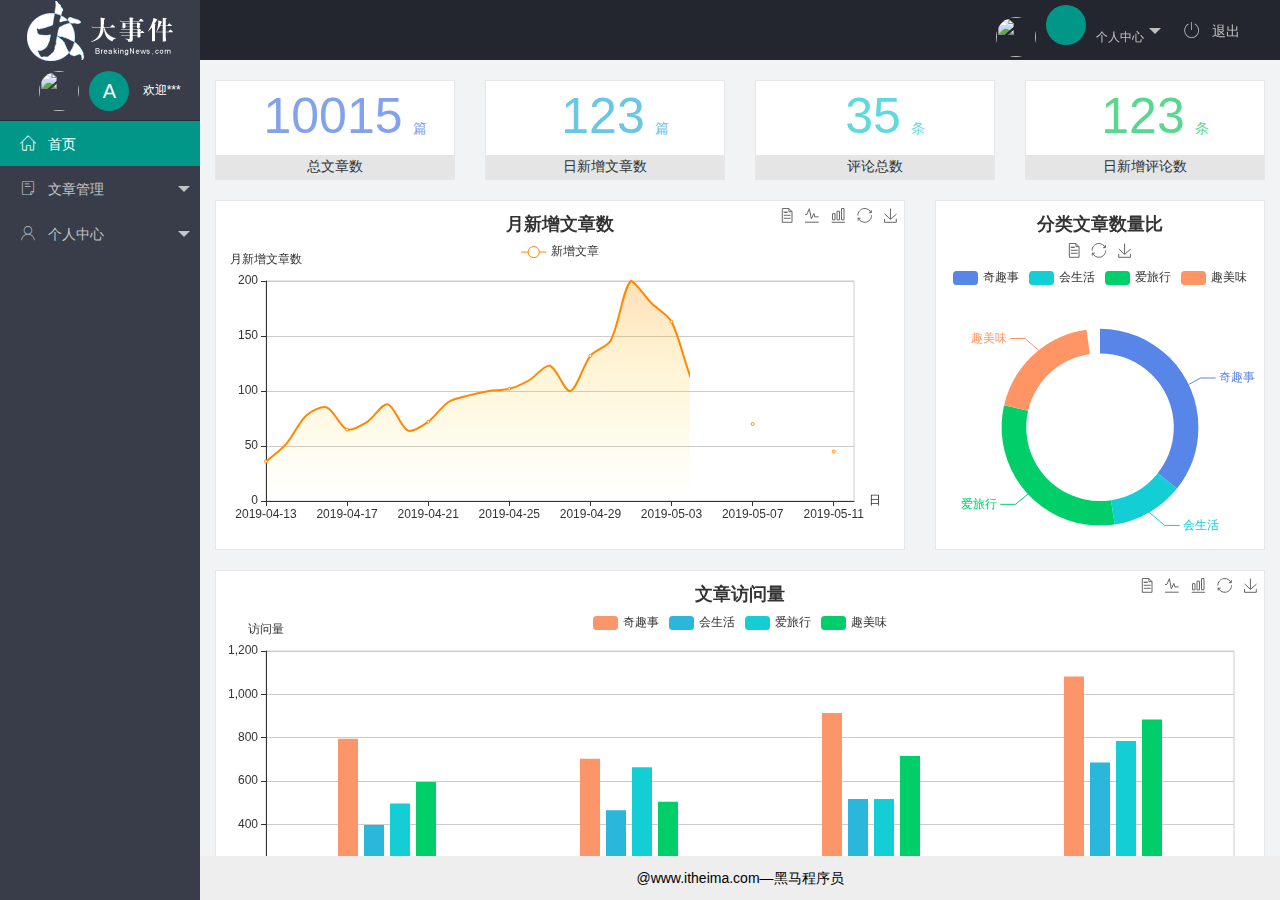
==== commit 9f391fea: "完成个人中心功能的开发" ====
--- a/index.html
+++ b/index.html
@@ -23,66 +23,66 @@
             <ul class="layui-nav layui-layout-right">
                 <li class="layui-nav-item layui-hide layui-show-md-inline-block">
                     <a href="javascript:;" class="userinfo">
-                        <img src="//tva1.sinaimg.cn/crop.0.0.118.118.180/5db11ff4gw1e77d3nqrv8j203b03cweg.jpg" class="layui-nav-img"><span class="text-avater">A</span>个人中心 </a>
+                        <img src="//tva1.sinaimg.cn/crop.0.0.118.118.180/5db11ff4gw1e77d3nqrv8j203b03cweg.jpg" class="layui-nav-img"><span class="text-avater"></span>个人中心 </a>
                     <dl class="layui-nav-child">
                         <dd>
-                            <a href="">基本资料</a>
+                            <a href="user/user_info.html" target="fm">基本资料</a>
                         </dd>
                         <dd>
-                            <a href="">更换头像</a>
+                            <a href="/user/user_avater.html " target="fm">更换头像</a>
                         </dd>
                         <dd>
-                            <a href="">重置密码</a>
+                            <a href="/user/user_pwd.html " target="fm">重置密码</a>
                         </dd>
                     </dl>
                 </li>
-                <li class="layui-nav-item" lay-header-event="menuRight" lay-unselect>
-                    <a href="javascript:;" id="btn-logout">
+                <li class="layui-nav-item " lay-header-event="menuRight " lay-unselect>
+                    <a href="javascript:; " id="btn-logout ">
 
-                        <span class="iconfont icon-tuichu"></span> 退出
+                        <span class="iconfont icon-tuichu "></span> 退出
                     </a>
                 </li>
             </ul>
         </div>
 
-        <div class="layui-side layui-bg-black">
-            <div class="layui-side-scroll">
+        <div class="layui-side layui-bg-black ">
+            <div class="layui-side-scroll ">
 
-                <div class="userinfo">
-                    <img src="//tva1.sinaimg.cn/crop.0.0.118.118.180/5db11ff4gw1e77d3nqrv8j203b03cweg.jpg" class="layui-nav-img"><span class="text-avater">A</span> <span id="welcome">欢迎***</span></div>
+                <div class="userinfo ">
+                    <img src="//tva1.sinaimg.cn/crop.0.0.118.118.180/5db11ff4gw1e77d3nqrv8j203b03cweg.jpg " class="layui-nav-img "><span class="text-avater ">A</span> <span id="welcome ">欢迎***</span></div>
                 <!-- 左侧导航区域（可配合layui已有的垂直导航） -->
-                <ul class="layui-nav layui-nav-tree" lay-shrink="all">
-                    <li class=" layui-nav-item  layui-this">
-                        <a href="/home/dashboard.html" target="fm">
-                            <span class="iconfont icon-home"></span> 首页
+                <ul class="layui-nav layui-nav-tree " lay-shrink="all ">
+                    <li class=" layui-nav-item layui-this ">
+                        <a href="/home/dashboard.html " target="fm ">
+                            <span class="iconfont icon-home "></span> 首页
                         </a>
                     </li>
                     <li class="layui-nav-item ">
-                        <a class=" " href="javascript:; "> <span class="iconfont icon-16"></span> 文章管理</a>
+                        <a class=" " href="javascript:; "> <span class="iconfont icon-16 "></span> 文章管理</a>
                         <dl class="layui-nav-child ">
                             <dd>
                                 <a href="javascript:; ">
-                                    <i class="layui-icon layui-icon-app"></i>文章类别</a>
+                                    <i class="layui-icon layui-icon-app "></i>文章类别</a>
                             </dd>
                             <dd>
-                                <a href="javascript:; "><i class="layui-icon layui-icon-app"></i>文章列表</a>
+                                <a href="javascript:; "><i class="layui-icon layui-icon-app "></i>文章列表</a>
                             </dd>
-                            <dd><a href="javascript:; "><i class="layui-icon layui-icon-app"></i>发表文章</a></dd>
+                            <dd><a href="javascript:; "><i class="layui-icon layui-icon-app "></i>发表文章</a></dd>
 
                         </dl>
                     </li>
                     <li class="layui-nav-item ">
                         <a href="javascript:; ">
-                            <span class="iconfont icon-user"></span> 个人中心</a>
+                            <span class="iconfont icon-user "></span> 个人中心</a>
                         <dl class="layui-nav-child ">
                             <dd>
-                                <a href="javascript:; "><i class="layui-icon layui-icon-app"></i>基本资料</a>
+                                <a href="/user/user_info.html " target="fm"><i class="layui-icon layui-icon-app "></i>基本资料</a>
                             </dd>
                             <dd>
-                                <a href="javascript:; "><i class="layui-icon layui-icon-app"></i>更换头像</a>
+                                <a href="/user/user_avater.html " target="fm"><i class="layui-icon layui-icon-app "></i>更换头像</a>
                             </dd>
                             <dd>
-                                <a href="javascript:; "><i class="layui-icon layui-icon-app"></i>重置密码</a>
+                                <a href="/user/user_pwd.html " target="fm"><i class="layui-icon layui-icon-app "></i>重置密码</a>
                             </dd>
                         </dl>
                     </li>
@@ -94,7 +94,7 @@
 
         <div class="layui-body ">
             <!-- 内容主体区域 -->
-            <iframe name="fm" src="/home/dashboard.html" frameborder="0"></iframe>
+            <iframe name="fm" src="/home/dashboard.html " frameborder="0 "></iframe>
         </div>
 
         <div class="layui-footer ">
@@ -106,11 +106,11 @@
     <!-- 导入layui的js文件 -->
     <script src="/assets/lib/layui/layui.all.js "></script>
     <!-- 导入jquery -->
-    <script src="/assets/lib/jquery.js"></script>
+    <script src="/assets/lib/jquery.js "></script>
     <!-- 导入自己封装baseapi  -->
-    <script src="/assets/js/baseAPI.js"></script>
+    <script src="/assets/js/baseAPI.js "></script>
     <!-- 导入index.js -->
-    <script src="/assets/js/index.js"></script>
+    <script src="/assets/js/index.js "></script>
 
 </body>
 
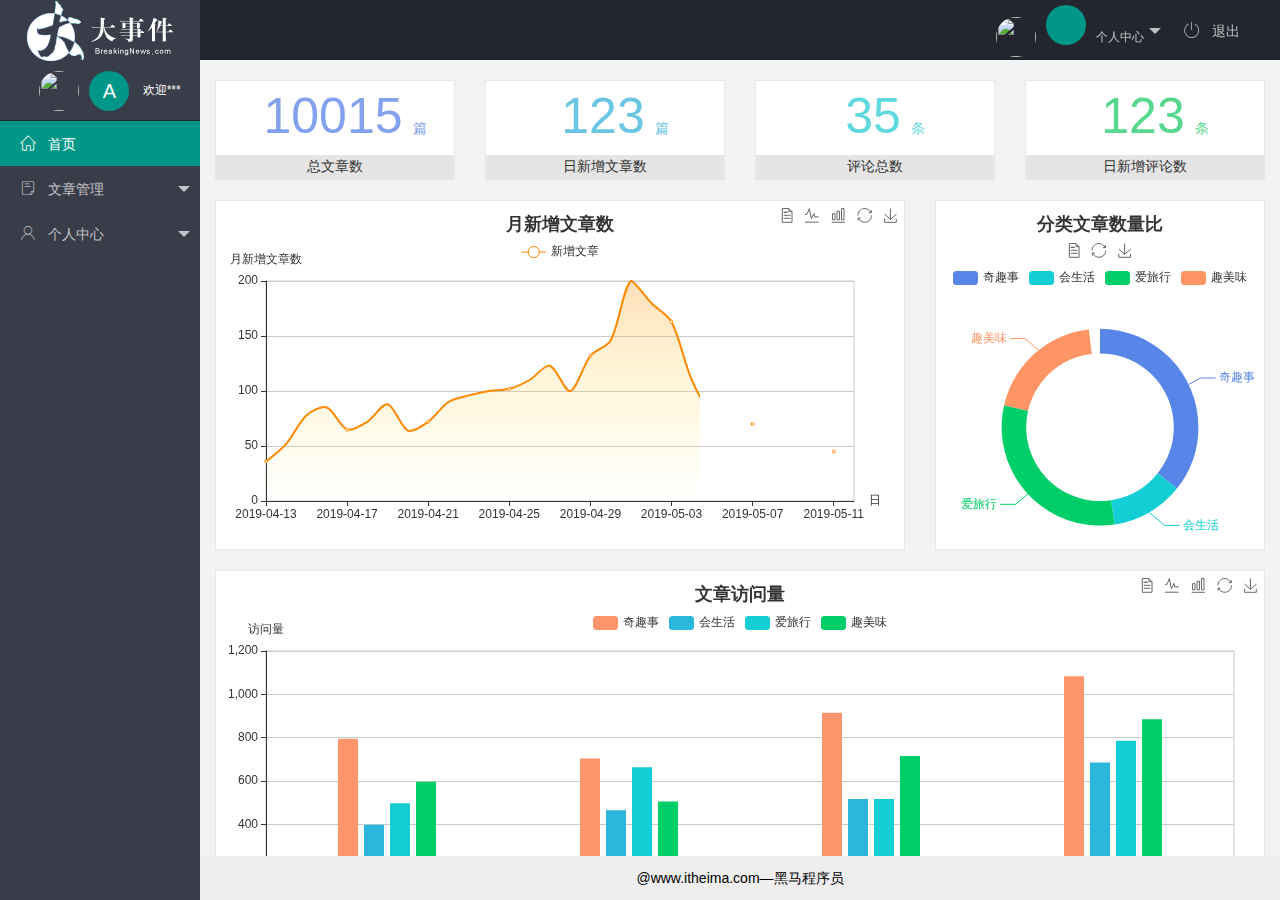
==== commit 1e4ee2da: "完成文章管理相功能的开发" ====
--- a/index.html
+++ b/index.html
@@ -49,11 +49,11 @@
             <div class="layui-side-scroll ">
 
                 <div class="userinfo ">
-                    <img src="//tva1.sinaimg.cn/crop.0.0.118.118.180/5db11ff4gw1e77d3nqrv8j203b03cweg.jpg " class="layui-nav-img "><span class="text-avater ">A</span> <span id="welcome ">欢迎***</span></div>
+                    <img src="//tva1.sinaimg.cn/crop.0.0.118.118.180/5db11ff4gw1e77d3nqrv8j203b03cweg.jpg " class="layui-nav-img "><span class="text-avater">A</span> <span id="welcome">欢迎***</span></div>
                 <!-- 左侧导航区域（可配合layui已有的垂直导航） -->
                 <ul class="layui-nav layui-nav-tree " lay-shrink="all ">
                     <li class=" layui-nav-item layui-this ">
-                        <a href="/home/dashboard.html " target="fm ">
+                        <a href="/home/dashboard.html " target="fm">
                             <span class="iconfont icon-home "></span> 首页
                         </a>
                     </li>
@@ -61,13 +61,13 @@
                         <a class=" " href="javascript:; "> <span class="iconfont icon-16 "></span> 文章管理</a>
                         <dl class="layui-nav-child ">
                             <dd>
-                                <a href="javascript:; ">
+                                <a href="/artlicle/art_cate.html" target="fm">
                                     <i class="layui-icon layui-icon-app "></i>文章类别</a>
                             </dd>
                             <dd>
-                                <a href="javascript:; "><i class="layui-icon layui-icon-app "></i>文章列表</a>
+                                <a href="/artlicle/art_list.html" target="fm"><i class="layui-icon layui-icon-app "></i>文章列表</a>
                             </dd>
-                            <dd><a href="javascript:; "><i class="layui-icon layui-icon-app "></i>发表文章</a></dd>
+                            <dd><a href="/artlicle/art_pub.html" target="fm"><i class="layui-icon layui-icon-app "></i>发表文章</a></dd>
 
                         </dl>
                     </li>
@@ -94,7 +94,7 @@
 
         <div class="layui-body ">
             <!-- 内容主体区域 -->
-            <iframe name="fm" src="/home/dashboard.html " frameborder="0 "></iframe>
+            <iframe name="fm" src="/home/dashboard.html" frameborder="0 "></iframe>
         </div>
 
         <div class="layui-footer ">
